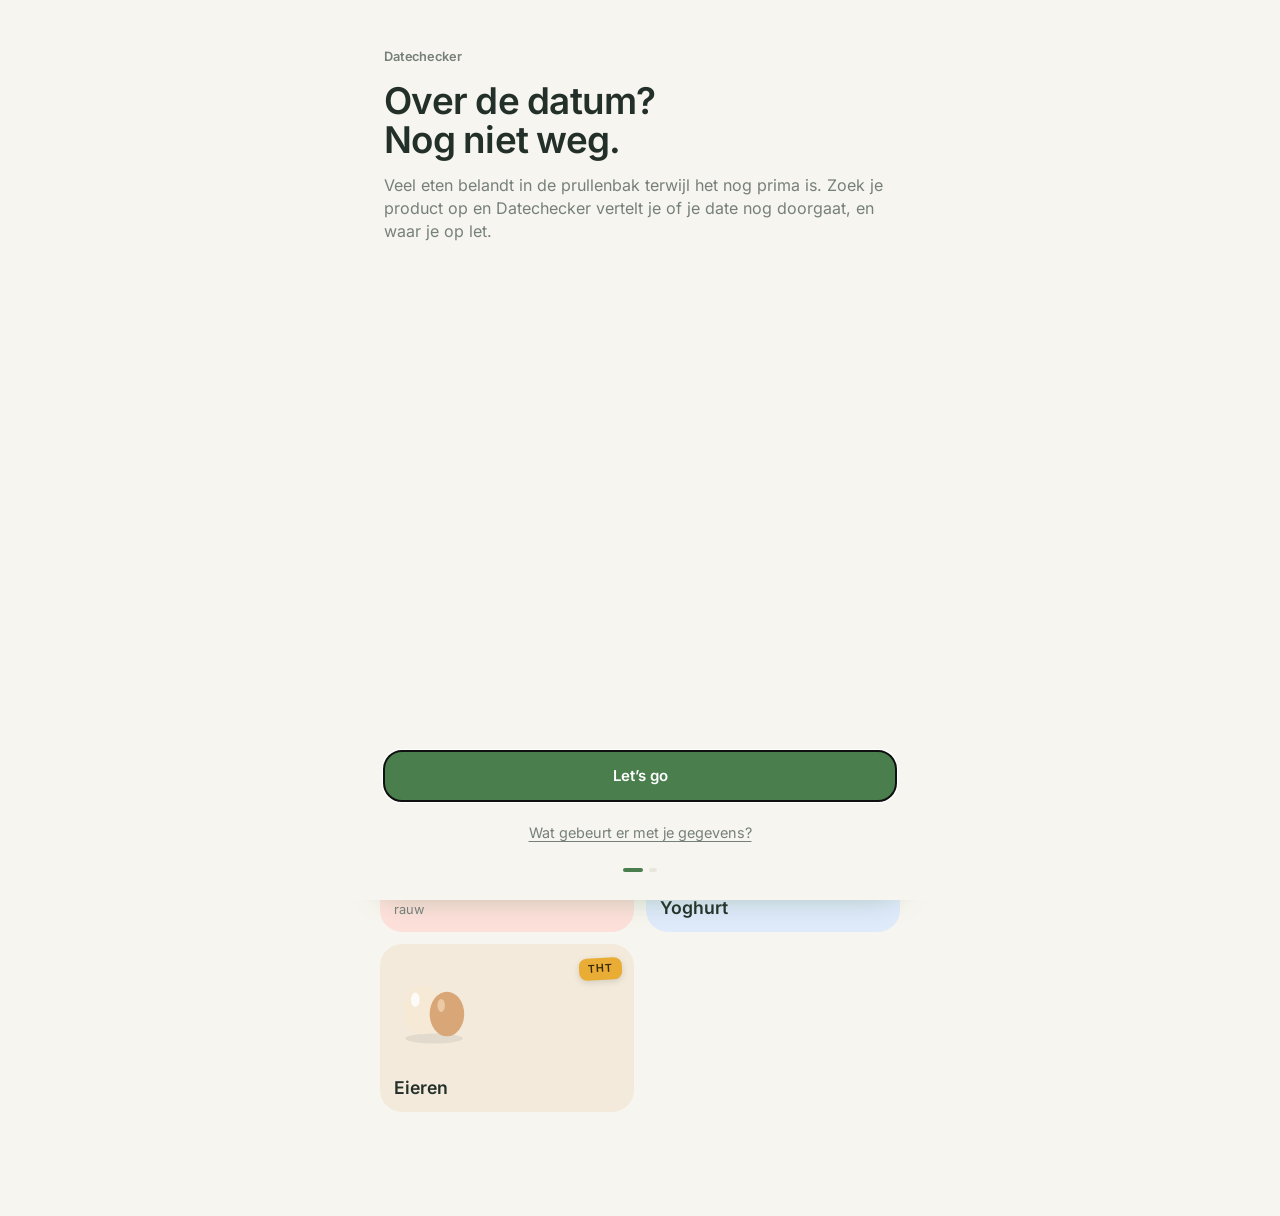
==== index.html @ f1a0da5d "Nieuwe stijl: pastelkaarten, platte iconen per product, categorie-tegels, THT/TGT-uitleg, schermvull" ====
<!doctype html>
<html lang="nl">
<head>
<meta charset="utf-8">
<meta name="viewport" content="width=device-width, initial-scale=1, viewport-fit=cover">
<meta name="color-scheme" content="light">
<meta name="theme-color" content="#f7f5ef">
<title>Datechecker</title>
<!-- Op het beginscherm: eigen icoon, naam en geen adresbalk -->
<link rel="manifest" href="manifest.webmanifest">
<link rel="icon" href="icons/icon-192.png">
<link rel="apple-touch-icon" href="icons/apple-touch-icon.png">
<meta name="apple-mobile-web-app-capable" content="yes">
<meta name="mobile-web-app-capable" content="yes">
<meta name="apple-mobile-web-app-status-bar-style" content="default">
<meta name="apple-mobile-web-app-title" content="Datechecker">
<link rel="stylesheet" href="css/fonts.css">
<link rel="stylesheet" href="css/app.css">
</head>
<body>

<header class="topbar">
  <div class="brand-row">
    <img class="brand-icon" src="icons/icon-192.png" alt="">
    <span class="brand">Datechecker</span>
    <span class="zonde">een app van Zonde.</span>
  </div>
  <h1 id="page-title"></h1>
</header>

<button id="update-banner" class="update-banner hidden">Er is een nieuwe versie van de app. <b>Tik om te verversen</b></button>

<div id="storage-warning" class="warning hidden">
  Deze browser bewaart je gegevens niet. Wat je toevoegt is weg na het sluiten.
</div>

<main>
  <!-- ZOEKEN -->
  <section id="tab-zoeken">
    <label class="search-wrap">
      <svg viewBox="0 0 24 24" aria-hidden="true"><circle cx="11" cy="11" r="6.5" fill="none" stroke="currentColor" stroke-width="2"/><path d="M16 16l4.5 4.5" stroke="currentColor" stroke-width="2" stroke-linecap="round"/></svg>
      <input type="search" id="search" class="search" placeholder="Zoek een product, bv. yoghurt" autocomplete="off" enterkeyhint="search" aria-label="Zoek een product">
    </label>
    <div id="search-results"></div>
  </section>

  <!-- TWEEDE LEVEN (fase 4) -->
  <section id="tab-tweede-leven" class="hidden">
    <div class="empty">
      <h2>Niet je type meer?</h2>
      <p class="muted">Hier komen ideeën voor eten dat niet meer lekker, maar wel nog goed is.</p>
    </div>
  </section>

  <!-- INSTELLINGEN -->
  <section id="tab-instellingen" class="hidden">
    <h2>Back-up</h2>
    <p class="muted small">Op een iPhone wist Safari je gegevens als je de app 7 dagen niet opent, tenzij hij op je beginscherm staat. Een back-up is dus slim. <span id="backup-info"></span></p>
    <button class="settings-row" id="backup-save"><span>Opslaan als bestand</span><span class="muted">›</span></button>
    <button class="settings-row" id="backup-restore"><span>Back-up terugzetten</span><span class="muted">›</span></button>
    <input type="file" id="backup-file" accept="application/json,.json" hidden>

    <h2>Overig</h2>
    <button class="settings-row" id="settings-welcome"><span>Welkomstscherm opnieuw</span><span class="muted">›</span></button>
    <button class="settings-row" data-open-privacy><span>Privacy: wat gebeurt er met je gegevens?</span><span class="muted">›</span></button>
  </section>
</main>

<nav class="tabbar">
  <button data-tab="zoeken" class="on" aria-label="Zoeken">
    <svg viewBox="0 0 24 24" aria-hidden="true"><circle cx="11" cy="11" r="6.5" fill="none" stroke="currentColor" stroke-width="2"/><path d="M16 16l4.5 4.5" stroke="currentColor" stroke-width="2" stroke-linecap="round"/></svg>
    <span>Zoeken</span>
  </button>
  <button data-tab="tweede-leven" aria-label="Tweede leven">
    <svg viewBox="0 0 24 24" aria-hidden="true"><path d="M5 19c0-8 5-13 14-14-1 9-6 14-14 14zM5 19l7-7" fill="none" stroke="currentColor" stroke-width="2" stroke-linecap="round" stroke-linejoin="round"/></svg>
    <span>Tweede leven</span>
  </button>
  <button data-tab="instellingen" aria-label="Instellingen">
    <svg viewBox="0 0 24 24" aria-hidden="true"><path d="M4 7h10M18 7h2M4 17h4M12 17h8" stroke="currentColor" stroke-width="2" stroke-linecap="round"/><circle cx="16" cy="7" r="2" fill="none" stroke="currentColor" stroke-width="2"/><circle cx="10" cy="17" r="2" fill="none" stroke="currentColor" stroke-width="2"/></svg>
    <span>Instellingen</span>
  </button>
</nav>

<dialog id="privacy-sheet" class="sheet">
  <div class="sheet-handle"></div>
  <div class="sheet-body privacy">
    <h2 class="sheet-title">Privacy</h2>
    <p><strong>Kort gezegd: deze app verzamelt niets.</strong> Er is geen account, geen reclame en geen tracking. De maker van de app kan niet zien wat jij erin zet.</p>

    <h3>Wat er op je telefoon blijft</h3>
    <p>Alles wat je in de app zet, en je instellingen. Dat staat alleen in de browser van je eigen telefoon. Verwijder je de app of de websitegegevens, dan is het weg. Daarom kun je een back-up maken; dat bestand bewaar je zelf, waar jij wilt.</p>

    <h3>Diensten die iets zien</h3>
    <p>Zoals elke website ziet de dienst die de app levert je IP-adres:</p>
    <ul>
      <li><b>GitHub Pages</b> levert de app zelf.</li>
    </ul>
    <p>De lettertypes zitten in de app zelf; daarvoor wordt geen andere dienst gebruikt.</p>

    <h3>Alles wissen</h3>
    <p>Verwijder de app van je beginscherm, of wis de websitegegevens in de instellingen van Safari.</p>
    <p class="muted small">Bijgewerkt op 15 oktober 2026.</p>
  </div>
</dialog>

<!-- Welkom (eerste keer) -->
<dialog id="welcome" class="welcome">
  <div class="w-step">
    <span class="brand">Datechecker</span>
    <h2 class="w-title">Over de datum?<br>Nog niet weg.</h2>
    <p>Veel eten belandt in de prullenbak terwijl het nog prima is. Zoek je product op en Datechecker vertelt je of je date nog doorgaat, en waar je op let.</p>
    <button class="btn primary" id="w-start">Let’s go</button>
    <button class="link w-privacy" data-open-privacy>Wat gebeurt er met je gegevens?</button>
  </div>
  <div class="w-step hidden">
    <span class="brand">1 van 1</span>
    <h2 class="w-title" id="w-home-title">Zet de app op je beginscherm</h2>
    <div id="w-homescreen"></div>
    <button class="btn primary" id="w-done">Aan de slag</button>
  </div>
  <div class="w-dots"><span></span><span></span></div>
</dialog>

<!-- Productpagina: schermvullend, met een gekleurd vlak bovenaan -->
<dialog id="product-sheet" class="product-view">
  <div class="hero gingham-soft" id="product-hero">
    <button class="back" id="product-back" aria-label="Terug">
      <svg viewBox="0 0 24 24" width="22" height="22" aria-hidden="true"><path d="M15 5l-7 7 7 7" fill="none" stroke="currentColor" stroke-width="2.4" stroke-linecap="round" stroke-linejoin="round"/></svg>
    </button>
    <div id="product-hero-icon"></div>
  </div>
  <div class="panel product" id="product-body"></div>
</dialog>

<!-- Uitleg THT en TGT -->
<dialog id="info-sheet" class="sheet">
  <div class="sheet-handle"></div>
  <div class="sheet-body info">
    <h2 class="sheet-title">Twee soorten datums</h2>
    <div class="info-card tht">
      <span class="sticker tht">THT</span>
      <h3>Ten minste houdbaar tot</h3>
      <p>Een kwaliteitsdatum. Tot die datum is het op z’n best. Daarna is het vaak nog prima: kijk, ruik en proef. Hier valt de meeste winst te halen.</p>
      <p class="muted small">Bijvoorbeeld: brood, yoghurt, kaas, eieren, pasta, rijst, koekjes.</p>
    </div>
    <div class="info-card tgt">
      <span class="sticker tgt">TGT</span>
      <h3>Te gebruiken tot</h3>
      <p>Een veiligheidsdatum. Na de datum eet je het niet meer, ook als het er goed uitziet. Ziekmakende bacteriën zie of ruik je niet. Wel kun je het vóór de datum invriezen.</p>
      <p class="muted small">Bijvoorbeeld: vers vlees, kip, vis, vleeswaren.</p>
    </div>
    <p class="source">Bron: <a href="https://www.voedingscentrum.nl/encyclopedie/houdbaarheidsdatums-tht-tgt.aspx" target="_blank" rel="noopener">Voedingscentrum</a></p>
  </div>
</dialog>

<div id="toast" class="toast"></div>

<script src="js/db.js"></script>
<script src="js/app.js"></script>
<script src="js/iconen.js"></script>
<script src="js/producten.js"></script>
<script src="js/zoeken.js"></script>
<script src="js/product.js"></script>
<script src="js/onboarding.js"></script>
<script src="js/backup.js"></script>
<script src="js/pwa.js"></script>
</body>
</html>
---- css/fonts.css ----
/* Lettertypes in de app zelf (SIL Open Font License), zodat de app offline werkt en Google niet meekijkt. Alleen de latin-tekens. */
@font-face {
  font-family: 'DM Serif Display';
  font-style: normal;
  font-weight: 400;
  font-display: swap;
  src: url(../fonts/DMSerifDisplay.woff2) format('woff2');
}
@font-face {
  font-family: 'Inter';
  font-style: normal;
  font-weight: 400 600;
  font-display: swap;
  src: url(../fonts/Inter.woff2) format('woff2');
}
---- css/app.css ----
/* Datechecker, een app van Zonde.
   Vrolijk en zacht: pastelkaarten, platte iconen, ronde vormen en een groene onderbalk.
   Knipoog naar de serie: het geruite tafelkleed (achter het icoon op de productpagina) en de supermarktstickers. */
:root {
  --bg: #f7f5ef;
  --card: #ffffff;
  --ink: #23302a;
  --muted: #76807a;
  --line: #e9e6dc;
  --soft: #f0eee6;
  --green: #7cb87e;
  --green-dark: #4a7f4d;
  --green-soft: #e3f1df;
  --tomato: #d9503f;
  --tomato-soft: #fde0da;
  --mustard: #e9ad35;
  --mustard-soft: #fdf0cc;
  --danger: #b8432f;
  --round: ui-rounded, "SF Pro Rounded", "Nunito", Inter, system-ui, -apple-system, "Segoe UI", sans-serif;
  --sans: Inter, system-ui, -apple-system, "Segoe UI", Roboto, sans-serif;
  --radius: 22px;
  --shadow: 0 6px 20px rgba(35, 48, 42, .07);
  --tabbar-h: 64px;
  --safe-b: env(safe-area-inset-bottom, 0px);
}

* { box-sizing: border-box; -webkit-tap-highlight-color: transparent; }
html { background: var(--bg); }
body {
  margin: 0 auto;
  max-width: 560px;
  min-height: 100vh;
  font-family: var(--round);
  font-size: 15px;
  line-height: 1.45;
  background: var(--bg);
  color: var(--ink);
  padding-bottom: calc(var(--tabbar-h) + var(--safe-b) + 40px);
}
button { font: inherit; color: inherit; }
h1, h2, h3 { margin: 0; font-weight: 700; }
h2 { font-size: 1.15rem; }
.hidden { display: none !important; }
.muted { color: var(--muted); }
.small { font-size: .85rem; }
.row { display: flex; gap: 8px; }
.row > .btn { flex: 1; }

/* ---------- Kop ---------- */
.topbar {
  position: relative;
  background: var(--bg);
  padding: calc(env(safe-area-inset-top, 0px) + 12px) 20px 12px;
}
.brand-row { display: flex; align-items: center; gap: 8px; }
.brand-icon { width: 26px; height: 26px; border-radius: 8px; }
.brand { font-weight: 800; font-size: .95rem; letter-spacing: -.01em; }
.zonde { margin-left: auto; font-size: .72rem; color: var(--muted); }
.topbar h1 { font-size: 1.85rem; line-height: 1.12; letter-spacing: -.02em; margin-top: 14px; font-weight: 800; }
.topbar h1 em { font-style: normal; color: var(--tomato); }
main { padding: 0 20px; }

/* ---------- Onderbalk: zwevende groene pil ---------- */
.tabbar {
  position: fixed; z-index: 20;
  left: 16px; right: 16px; bottom: calc(var(--safe-b) + 12px);
  max-width: 528px; margin: 0 auto;
  height: var(--tabbar-h); padding: 8px;
  display: flex; gap: 6px; align-items: center;
  background: var(--green); border-radius: 26px;
  box-shadow: 0 10px 28px rgba(74, 127, 77, .35);
}
.tabbar button {
  flex: 1; height: 100%; border: 0; border-radius: 19px; background: none; cursor: pointer;
  display: flex; align-items: center; justify-content: center; gap: 8px;
  color: #fff; font-weight: 700; font-size: .85rem;
  transition: background-color .2s, color .2s, flex-grow .25s;
}
.tabbar svg { width: 22px; height: 22px; flex: none; }
.tabbar button span { display: none; white-space: nowrap; }
.tabbar button.on { flex: 1.8; background: #fff; color: var(--green-dark); }
.tabbar button.on span { display: inline; }

.warning {
  margin: 0 20px 12px; padding: 10px 12px; border-radius: 14px;
  background: var(--mustard-soft); color: #6b4310; font-size: .9rem;
}

/* ---------- Knoppen en chips ---------- */
.btn {
  display: block; width: 100%;
  min-height: 50px; padding: 12px 18px;
  border: 0; border-radius: 18px;
  background: var(--soft); cursor: pointer; font-weight: 700;
}
.btn.primary { background: var(--green-dark); color: #fff; }
.btn.danger { color: var(--danger); }
.btn.ghost { background: transparent; color: var(--muted); }
.btn.small { width: auto; min-height: 36px; padding: 6px 14px; font-size: .85rem; }
.btn:disabled { opacity: .35; cursor: default; }
.link { border: 0; background: none; padding: 6px 0; cursor: pointer; font-size: .85rem; text-decoration: underline; text-underline-offset: 3px; }

.chips { display: flex; flex-wrap: wrap; gap: 8px; }
.chip {
  flex: none;
  min-height: 40px; padding: 8px 16px;
  border: 0; border-radius: 14px;
  background: var(--soft); cursor: pointer; font-size: .9rem; font-weight: 600; white-space: nowrap;
}
.chip.on { background: var(--green-dark); color: #fff; }
.chip.warn.on { background: var(--tomato); color: #fff; }

.label { font-size: .8rem; font-weight: 700; color: var(--muted); margin: 22px 0 10px; }
.label .muted { font-weight: 500; }

.btn, .chip, .product-card, .cat-tile, .recent-card, .info-banner { transition: transform .12s ease, background-color .15s, color .15s; }
.btn:active, .chip:active, .product-card:active, .cat-tile:active, .recent-card:active, .info-banner:active { transform: scale(.97); }

.empty { text-align: center; padding: 30px 10px; }
.empty h2 { margin-bottom: 6px; }
.empty p { margin: 0 0 20px; }
.empty-icon { width: 84px; height: 84px; }

/* ---------- Supermarktsticker ---------- */
.sticker {
  display: inline-flex; align-items: center;
  padding: 3px 9px; border-radius: 8px;
  font-family: var(--sans); font-size: .68rem; font-weight: 700; letter-spacing: .1em;
  color: #fff; background: var(--ink);
  box-shadow: 0 2px 6px rgba(35, 48, 42, .15);
  transform: rotate(-3deg);
}
.sticker.tht { background: var(--mustard); color: #3a2a08; }
.sticker.tgt { background: var(--tomato); }

/* ---------- Zoeken ---------- */
.search-wrap {
  display: flex; align-items: center; gap: 10px;
  padding: 0 16px; min-height: 54px; margin-top: 4px;
  background: var(--card); border-radius: 18px; box-shadow: var(--shadow);
  color: var(--muted);
}
.search-wrap svg { width: 20px; height: 20px; flex: none; }
.search {
  flex: 1; min-width: 0; height: 54px; border: 0; outline: 0; background: none;
  font: inherit; font-size: 16px; color: var(--ink); /* 16px: geen inzoomen op iPhone */
}
.search::placeholder { color: var(--muted); }
input[type=search]::-webkit-search-decoration { -webkit-appearance: none; }
#search-results { margin-top: 18px; }

.section-head { display: flex; align-items: center; justify-content: space-between; margin: 26px 0 12px; }
.section-head h2 { font-size: 1.1rem; }
.pill-link { border: 0; border-radius: 10px; padding: 6px 12px; background: var(--soft); font-size: .78rem; font-weight: 700; color: var(--muted); cursor: pointer; }

/* Banner bovenaan */
.info-banner {
  display: flex; align-items: center; justify-content: space-between; gap: 12px;
  width: 100%; padding: 18px; border: 0; border-radius: var(--radius); cursor: pointer; text-align: left;
  background: linear-gradient(135deg, #dcefd6, #c6e3c0);
  position: relative; overflow: hidden;
}
.info-text { display: flex; flex-direction: column; gap: 2px; }
.info-text b { font-size: 1.35rem; font-weight: 800; letter-spacing: -.01em; }
.info-text span { font-size: .88rem; color: #3f5a42; }
.info-text .info-link { margin-top: 10px; align-self: flex-start; padding: 6px 12px; border-radius: 10px; background: var(--green-dark); color: #fff; font-weight: 700; font-size: .8rem; }
.info-stickers { display: flex; flex-direction: column; gap: 10px; align-items: center; padding-right: 6px; }
.info-stickers .sticker { font-size: .95rem; padding: 6px 12px; }
.info-stickers .sticker.tgt { transform: rotate(6deg); }

/* Categorie-tegels */
.cat-row { display: grid; grid-template-columns: repeat(4, 1fr); gap: 10px; }
.cat-tile {
  display: flex; flex-direction: column; align-items: center; gap: 6px;
  border: 0; background: none; padding: 0; cursor: pointer; font-size: .8rem; font-weight: 600; color: var(--muted);
}
.cat-icon {
  width: 100%; aspect-ratio: 1; border-radius: 20px; background: var(--kleur);
  display: flex; align-items: center; justify-content: center;
  outline: 2.5px solid transparent; outline-offset: -2.5px; transition: outline-color .15s;
}
.cat-icon svg { width: 76%; height: 76%; }
.cat-tile.on { color: var(--ink); }
.cat-tile.on .cat-icon { outline-color: var(--green-dark); }

/* Onlangs opgezocht: horizontaal scrollen */
.recent-row { display: flex; gap: 10px; overflow-x: auto; margin: 0 -20px; padding: 2px 20px 6px; scrollbar-width: none; }
.recent-row::-webkit-scrollbar { display: none; }
.recent-card {
  flex: none; display: flex; align-items: center; gap: 8px;
  padding: 8px 14px 8px 8px; border: 0; border-radius: 16px; cursor: pointer;
  background: var(--card); box-shadow: var(--shadow); font-weight: 700; font-size: .9rem;
}
.recent-card svg { width: 36px; height: 36px; padding: 4px; border-radius: 11px; background: var(--kleur); }

/* Productkaarten: twee kolommen */
.product-grid { display: grid; grid-template-columns: 1fr 1fr; gap: 12px; }
.product-card {
  position: relative; display: flex; flex-direction: column; align-items: flex-start;
  min-height: 168px; padding: 14px; border: 0; border-radius: var(--radius); cursor: pointer; text-align: left;
  background: var(--kleur);
}
.card-icon { width: 92px; height: 92px; margin: 0 0 auto -6px; }
.product-card .sticker { position: absolute; top: 14px; right: 12px; }
.product-name { font-size: 1.1rem; font-weight: 800; line-height: 1.15; margin-top: 12px; }
.product-sub { font-size: .8rem; color: var(--muted); line-height: 1.25; margin-top: 2px; }

/* ---------- Productpagina ---------- */
dialog.product-view {
  position: fixed; inset: 0; width: 100%; max-width: 560px; height: 100vh; height: 100dvh; max-height: none;
  margin: 0 auto; padding: 0; border: 0; background: var(--bg); color: var(--ink);
  overflow-y: auto; -webkit-overflow-scrolling: touch;
}
dialog.product-view[open] { animation: slideIn .28s cubic-bezier(.2,.7,.2,1); }
dialog.product-view::backdrop { background: var(--bg); }
@keyframes slideIn { from { transform: translateX(30px); opacity: 0; } }
.hero {
  position: relative; height: 290px;
  display: flex; align-items: center; justify-content: center;
  background-color: var(--kleur);
  padding-top: env(safe-area-inset-top, 0px);
}
/* Heel licht geruit tafelkleed over de kleur */
.gingham-soft {
  background-image:
    linear-gradient(90deg, rgba(255,255,255,.35) 50%, transparent 50%),
    linear-gradient(rgba(255,255,255,.35) 50%, transparent 50%);
  background-size: 36px 36px;
}
.back {
  position: absolute; left: 16px; top: calc(env(safe-area-inset-top, 0px) + 14px);
  width: 44px; height: 44px; border: 0; border-radius: 14px; cursor: pointer;
  display: flex; align-items: center; justify-content: center;
  background: rgba(255,255,255,.75); color: var(--ink);
}
.hero-icon { width: 170px; height: 170px; margin-top: 10px; filter: drop-shadow(0 10px 14px rgba(35,48,42,.12)); }
.panel {
  position: relative; margin-top: -30px; min-height: calc(100dvh - 260px);
  padding: 26px 20px calc(36px + var(--safe-b));
  background: var(--card); border-radius: 30px 30px 0 0;
}
.kicker { font-size: .8rem; font-weight: 700; color: var(--muted); }
.product-title { font-size: 1.9rem; line-height: 1.1; letter-spacing: -.02em; margin: 2px 0 14px; font-weight: 800; }
.date-type { display: flex; align-items: flex-start; gap: 12px; padding: 12px 14px; border-radius: 16px; background: var(--soft); }
.date-type .sticker { flex: none; margin-top: 2px; }
.date-type p { margin: 0; font-size: .88rem; }
.product .chip { white-space: normal; text-align: left; max-width: 100%; }
.product h3 { margin: 26px 0 8px; font-size: 1rem; }
.product > p:not(.label) { margin: 0; }

/* Datum invullen */
.date-row { display: flex; gap: 8px; align-items: stretch; }
.date-input {
  flex: 1; min-width: 0; min-height: 50px; padding: 10px 14px;
  border: 2px solid var(--line); border-radius: 16px;
  background: var(--card); color: var(--ink); font: inherit; font-size: 16px; font-weight: 600;
  -webkit-appearance: none; appearance: none; text-align: left;
}
.date-input:focus { border-color: var(--green); outline: 0; }
.date-input::-webkit-date-and-time-value { text-align: left; }
.date-row .chip { min-height: 50px; }
.date-feedback { margin: 8px 2px 0 !important; min-height: 1.2em; font-weight: 700; font-size: .92rem; }

/* De drie uitkomsten */
.verdict {
  display: flex; align-items: center; gap: 14px;
  margin-top: 22px; padding: 16px; border-radius: var(--radius);
  animation: pop .35s cubic-bezier(.2,.9,.3,1.3) both;
}
.verdict-icon { flex: none; width: 58px; height: 58px; }
.verdict strong { display: block; font-size: 1.45rem; line-height: 1.1; font-weight: 800; letter-spacing: -.01em; }
.verdict p { margin: 4px 0 0; font-size: .9rem; }
.verdict.match { background: var(--green-soft); }
.verdict.twijfel { background: var(--mustard-soft); }
.verdict.ghost { background: var(--tomato-soft); }
.verdict.leeg { background: none; border: 2px dashed var(--line); color: var(--muted); animation: none; }
.verdict.leeg p { margin: 0; }
@keyframes pop { from { opacity: 0; transform: scale(.94); } }
.rule { margin: 8px 4px 0 !important; font-size: .88rem; color: var(--muted); }

/* Inklapbare blokken */
.fold { border-radius: 18px; background: var(--soft); margin-top: 10px; }
.fold:first-of-type { margin-top: 24px; }
.fold summary {
  list-style: none; cursor: pointer; padding: 15px 16px; font-weight: 700;
  display: flex; justify-content: space-between; align-items: center;
}
.fold summary::-webkit-details-marker { display: none; }
.fold summary::after {
  content: "+"; width: 26px; height: 26px; border-radius: 9px; background: var(--card);
  display: flex; align-items: center; justify-content: center; font-size: 1.1rem; color: var(--muted);
}
.fold[open] summary::after { content: "–"; }
.fold > :not(summary) { margin: 0 16px 16px; }
.checks, .ideas { padding-left: 20px; display: grid; gap: 8px; font-size: .93rem; }
.ideas li::marker { color: var(--green); }
.checks li::marker { color: var(--mustard); }

.disclaimer { margin-top: 24px !important; padding: 12px 14px; border-radius: 16px; background: var(--mustard-soft); font-size: .84rem; }
.source { margin-top: 12px !important; font-size: .76rem; color: var(--muted); }
.source a { color: inherit; }

/* ---------- Sheets (schuiven van onderen omhoog) ---------- */
dialog.sheet {
  position: fixed; inset: auto 0 0 0;
  width: 100%; max-width: 560px; max-height: 92vh; max-height: 92dvh;
  margin: 0 auto; padding: 0; border: 0;
  border-radius: 28px 28px 0 0;
  background: var(--card); color: var(--ink);
  display: none; flex-direction: column;
}
dialog.sheet:focus { outline: none; }
dialog.sheet[open] { display: flex; animation: up .22s ease-out; }
dialog.sheet::backdrop { background: rgba(35, 48, 42, .4); }
@keyframes up { from { transform: translateY(40px); opacity: 0; } }
/* Greep: een brede strook bovenaan om aan te slepen; het streepje is alleen de zichtbare hint. */
.sheet-handle {
  flex: none; width: 100%; height: 30px; cursor: grab;
  touch-action: none; display: flex; align-items: center; justify-content: center;
}
.sheet-handle::before { content: ""; width: 44px; height: 5px; border-radius: 3px; background: var(--line); }
.sheet-handle:active::before { background: var(--muted); }
/* flex-basis "auto" (niet 0): Safari op de iPhone liet het scherm anders inklappen tot een strookje. */
.sheet-body { overflow-y: auto; padding: 6px 20px calc(24px + var(--safe-b)); flex: 1 1 auto; min-height: 0; -webkit-overflow-scrolling: touch; }
.sheet-title { font-size: 1.6rem; font-weight: 800; letter-spacing: -.02em; margin-bottom: 14px; }

/* Uitleg THT/TGT */
.info-card { position: relative; padding: 18px 16px 14px; border-radius: var(--radius); margin-bottom: 12px; }
.info-card.tht { background: var(--mustard-soft); }
.info-card.tgt { background: var(--tomato-soft); }
.info-card .sticker { position: absolute; top: 16px; right: 14px; }
.info-card h3 { font-size: 1.15rem; margin-bottom: 6px; padding-right: 60px; }
.info-card p { margin: 0 0 6px; font-size: .92rem; }

/* ---------- Welkom ---------- */
dialog.welcome {
  position: fixed; inset: 0; width: 100%; max-width: 560px; height: 100vh; height: 100dvh; max-height: none;
  margin: 0 auto; padding: calc(env(safe-area-inset-top, 0px) + 48px) 24px calc(var(--safe-b) + 28px);
  border: 0; background: var(--bg); color: var(--ink);
  display: none; flex-direction: column;
}
dialog.welcome[open] { display: flex; }
dialog.welcome::backdrop { background: var(--bg); }
.w-step { flex: 1; display: flex; flex-direction: column; gap: 14px; }
.w-step .brand { color: var(--muted); font-size: .8rem; }
.w-step .btn:first-of-type { margin-top: auto; }
.w-title { font-size: 2.3rem; line-height: 1.08; letter-spacing: -.02em; font-weight: 800; }
.w-step p { margin: 0; color: var(--muted); font-size: 1rem; }
.w-step p.w-callout { color: var(--ink); background: var(--soft); border-radius: 16px; padding: 12px 14px; font-size: .95rem; }
.w-dots { display: flex; justify-content: center; gap: 6px; margin-top: 18px; }
.w-dots span { width: 8px; height: 4px; border-radius: 2px; background: var(--line); }
.w-dots span.on { width: 20px; background: var(--green-dark); }
.w-privacy { align-self: center; margin-top: 2px; font-size: .9rem; color: var(--muted); }

/* Beginscherm-stap */
.hs-steps { margin: 0; padding-left: 22px; display: flex; flex-direction: column; gap: 10px; font-size: 1.02rem; }
.hs-steps li::marker { font-weight: 700; }
.share-icon {
  display: inline-block; width: 15px; height: 18px; vertical-align: -3px; margin-left: 2px;
  background: url("data:image/svg+xml,%3Csvg xmlns='http://www.w3.org/2000/svg' viewBox='0 0 15 18'%3E%3Cpath d='M7.5 1v11M3.5 5l4-4 4 4M2.5 8H1v9h13V8h-1.5' fill='none' stroke='%2323302a' stroke-width='1.4' stroke-linecap='round' stroke-linejoin='round'/%3E%3C/svg%3E") no-repeat center / contain;
}
#w-homescreen { display: flex; flex-direction: column; gap: 14px; }

/* ---------- Instellingen ---------- */
#tab-instellingen h2 { margin: 22px 0 6px; }
#tab-instellingen h2:first-child { margin-top: 4px; }
.settings-row {
  display: flex; justify-content: space-between; align-items: center; width: 100%;
  min-height: 52px; padding: 10px 16px; margin-top: 8px; cursor: pointer; text-align: left;
  background: var(--card); border: 0; border-radius: 16px; box-shadow: var(--shadow); font-weight: 600;
}

/* Privacy */
.privacy h3 { margin: 18px 0 6px; font-size: 1rem; }
.privacy p, .privacy li { font-size: .95rem; line-height: 1.45; }
.privacy ul { margin: 6px 0; padding-left: 20px; }

/* ---------- Meldingen ---------- */
.toast {
  position: fixed; left: 50%; z-index: 100;
  bottom: calc(var(--tabbar-h) + var(--safe-b) + 40px);
  transform: translate(-50%, 20px); opacity: 0; pointer-events: none;
  background: var(--ink); color: #fff;
  padding: 10px 18px; border-radius: 14px; font-size: .88rem; font-weight: 600;
  transition: opacity .2s, transform .2s; white-space: nowrap;
}
.toast.show { opacity: 1; transform: translate(-50%, 0); }

/* Nieuwe versie */
.update-banner {
  position: fixed; z-index: 50; inset: auto; left: 12px; right: 12px; top: calc(env(safe-area-inset-top, 0px) + 8px);
  width: auto; height: auto; max-width: 536px; margin: 0 auto; padding: 12px 16px; border: 0; border-radius: 16px;
  background: var(--green-dark); color: #fff; font: inherit; font-size: .92rem; text-align: left;
  box-shadow: 0 6px 20px rgba(0,0,0,.2); cursor: pointer;
}
.update-banner b { display: block; margin-top: 2px; text-decoration: underline; }

@media (prefers-reduced-motion: reduce) {
  *, *::before, *::after { animation: none !important; transition: none !important; }
}
.product-sub-title { margin: -10px 0 14px !important; font-size: 1rem; color: var(--muted); font-weight: 600; }
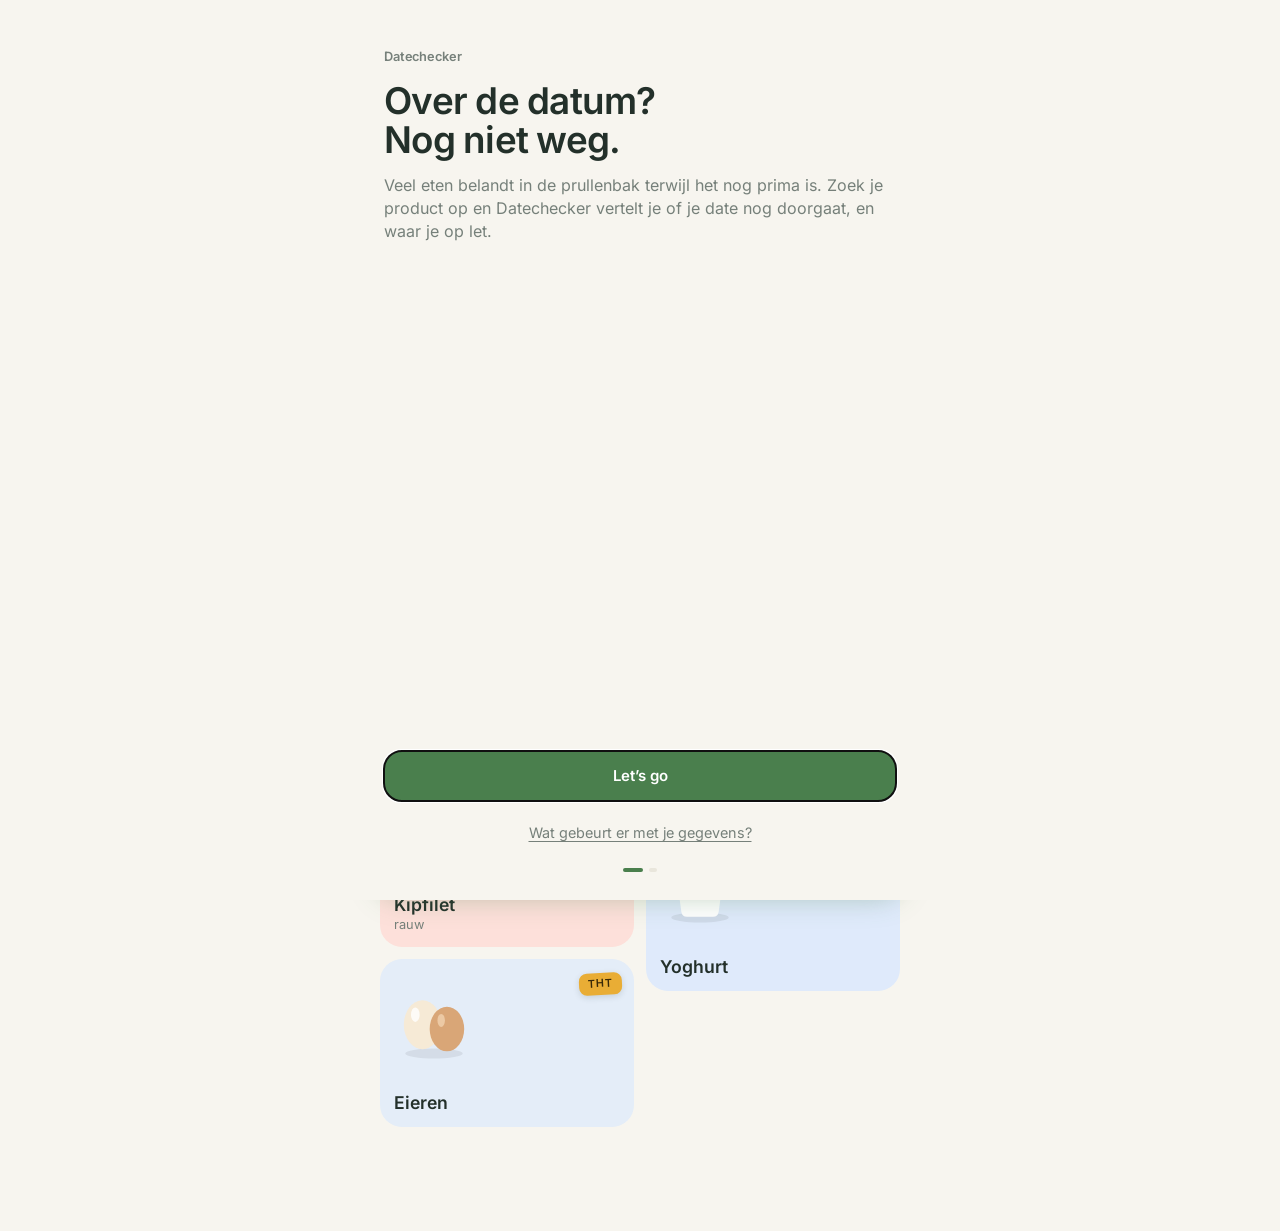
==== commit c112b589: "Productkaarten om en om, nieuwe pagina Dating tips (18 tips in 6 onderwerpen, met bron) Co-Authored-" ====
--- a/index.html
+++ b/index.html
@@ -44,6 +44,12 @@
     <div id="search-results"></div>
   </section>
 
+  <!-- DATING TIPS -->
+  <section id="tab-tips" class="hidden">
+    <p class="tab-intro">Zo blijft je eten langer goed, en hoef je minder vaak te ghosten.</p>
+    <div id="tips-body"></div>
+  </section>
+
   <!-- TWEEDE LEVEN (fase 4) -->
   <section id="tab-tweede-leven" class="hidden">
     <div class="empty">
@@ -70,6 +76,10 @@
   <button data-tab="zoeken" class="on" aria-label="Zoeken">
     <svg viewBox="0 0 24 24" aria-hidden="true"><circle cx="11" cy="11" r="6.5" fill="none" stroke="currentColor" stroke-width="2"/><path d="M16 16l4.5 4.5" stroke="currentColor" stroke-width="2" stroke-linecap="round"/></svg>
     <span>Zoeken</span>
+  </button>
+  <button data-tab="tips" aria-label="Dating tips">
+    <svg viewBox="0 0 24 24" aria-hidden="true"><path d="M9 18h6M10 21h4M12 3a6 6 0 0 0-3.5 10.9c.6.4 1 1.1 1 1.8V16h5v-.3c0-.7.4-1.4 1-1.8A6 6 0 0 0 12 3z" fill="none" stroke="currentColor" stroke-width="2" stroke-linecap="round" stroke-linejoin="round"/></svg>
+    <span>Tips</span>
   </button>
   <button data-tab="tweede-leven" aria-label="Tweede leven">
     <svg viewBox="0 0 24 24" aria-hidden="true"><path d="M5 19c0-8 5-13 14-14-1 9-6 14-14 14zM5 19l7-7" fill="none" stroke="currentColor" stroke-width="2" stroke-linecap="round" stroke-linejoin="round"/></svg>
@@ -161,6 +171,7 @@
 <script src="js/producten.js"></script>
 <script src="js/zoeken.js"></script>
 <script src="js/product.js"></script>
+<script src="js/tips.js"></script>
 <script src="js/onboarding.js"></script>
 <script src="js/backup.js"></script>
 <script src="js/pwa.js"></script>
--- a/css/app.css
+++ b/css/app.css
@@ -194,7 +194,11 @@
 .recent-card svg { width: 36px; height: 36px; padding: 4px; border-radius: 11px; background: var(--kleur); }
 
 /* Productkaarten: twee kolommen */
-.product-grid { display: grid; grid-template-columns: 1fr 1fr; gap: 12px; }
+.product-grid { display: grid; grid-template-columns: 1fr 1fr; gap: 12px; align-items: start; }
+.grid-col { display: flex; flex-direction: column; gap: 12px; }
+.grid-col:nth-child(2) { margin-top: 44px; }
+/* Net niet even hoog, voor het speelse om-en-om-effect */
+.grid-col:nth-child(1) .product-card:nth-child(even), .grid-col:nth-child(2) .product-card:nth-child(odd) { min-height: 188px; }
 .product-card {
   position: relative; display: flex; flex-direction: column; align-items: flex-start;
   min-height: 168px; padding: 14px; border: 0; border-radius: var(--radius); cursor: pointer; text-align: left;
@@ -399,3 +403,19 @@
   *, *::before, *::after { animation: none !important; transition: none !important; }
 }
 .product-sub-title { margin: -10px 0 14px !important; font-size: 1rem; color: var(--muted); font-weight: 600; }
+
+/* ---------- Dating tips ---------- */
+.tab-intro { margin: 0 0 16px; color: var(--muted); font-size: .95rem; }
+.tip-filter { margin: 18px -20px 14px; padding: 0 20px; }
+.chips.scroll-x { flex-wrap: nowrap; overflow-x: auto; scrollbar-width: none; }
+.chips.scroll-x::-webkit-scrollbar { display: none; }
+.tip-list { display: grid; gap: 12px; }
+.tip-card { padding: 16px 18px; border-radius: var(--radius); background: var(--kleur); }
+.tip-card.featured { padding: 20px; box-shadow: var(--shadow); }
+.tip-card.featured h3 { font-size: 1.35rem; }
+.tip-head { display: flex; align-items: center; gap: 8px; margin-bottom: 8px; }
+.tip-icon { width: 34px; height: 34px; padding: 3px; border-radius: 11px; background: rgba(255,255,255,.7); }
+.tip-cat { font-size: .78rem; font-weight: 700; color: var(--muted); }
+.tip-card h3 { font-size: 1.12rem; font-weight: 800; letter-spacing: -.01em; margin-bottom: 4px; }
+.tip-card p { margin: 0; font-size: .93rem; }
+.tip-source { display: inline-block; margin-top: 8px; font-size: .74rem; color: var(--muted); }
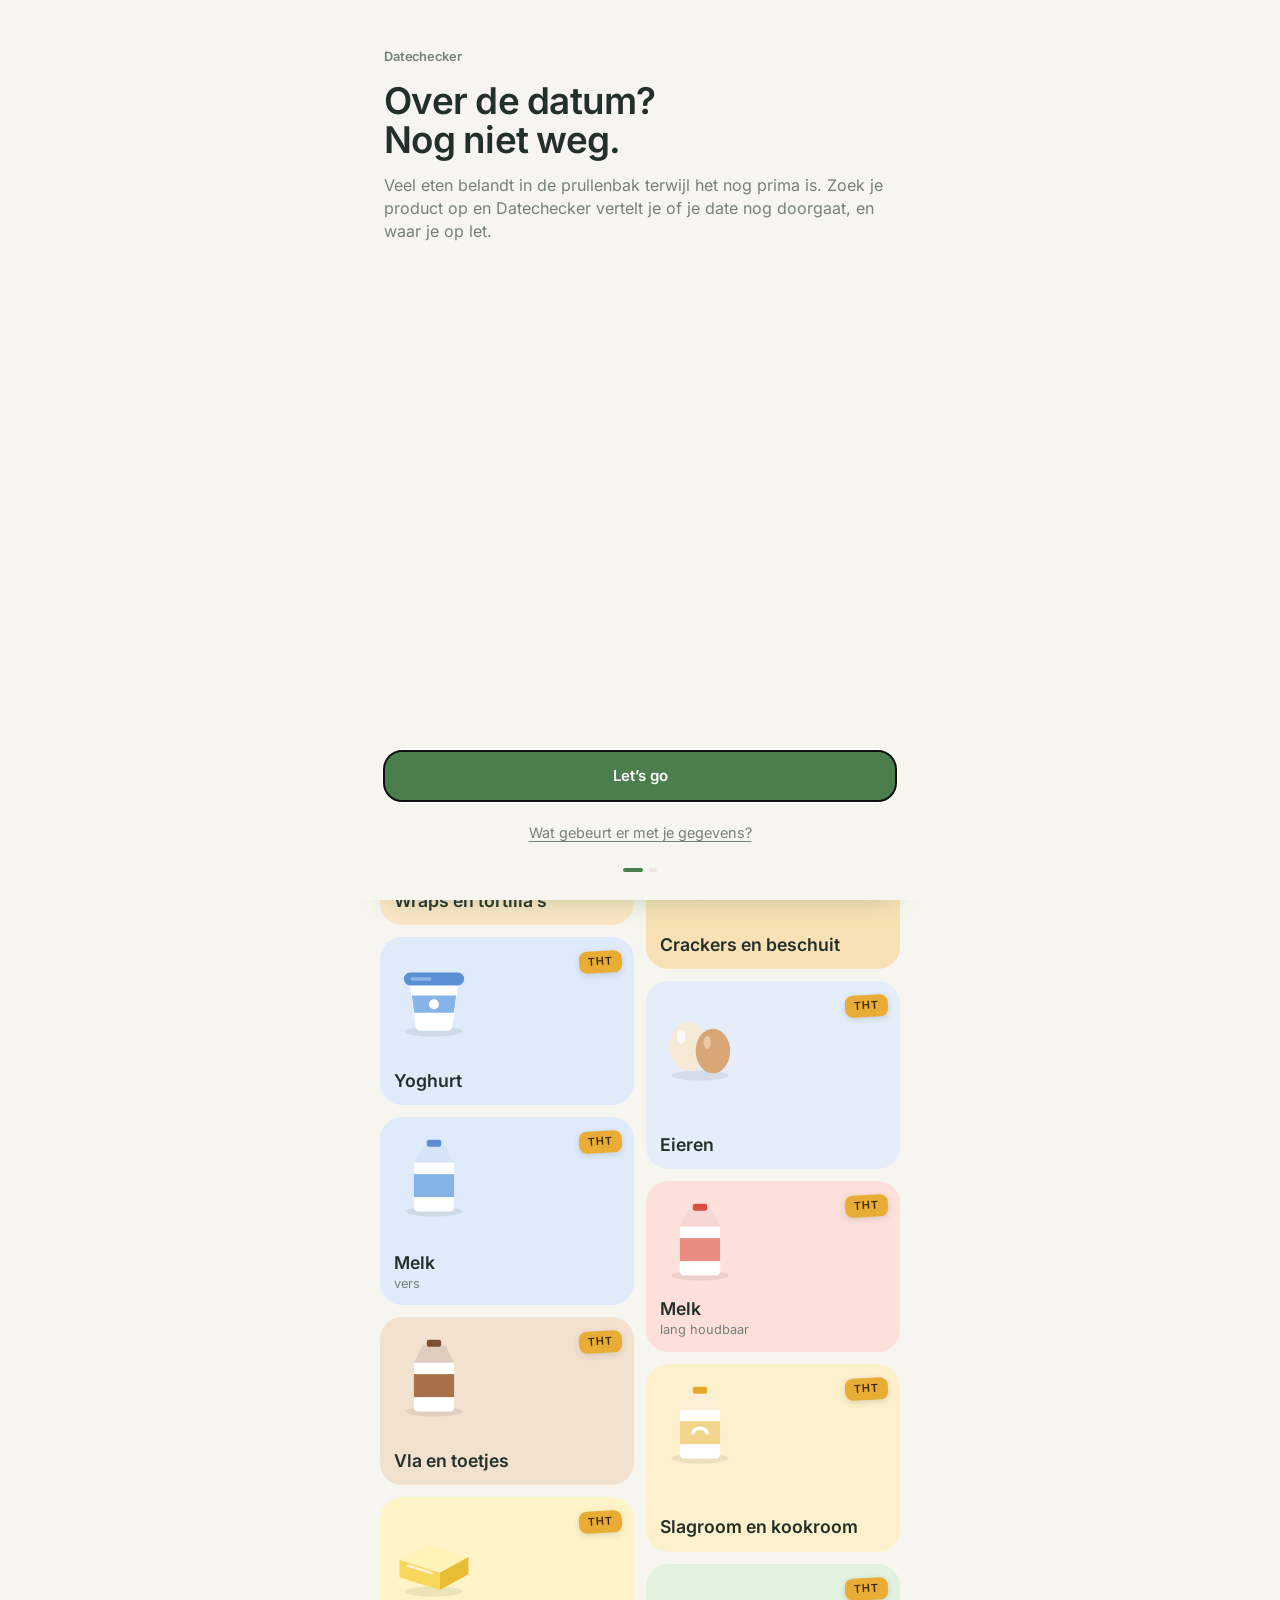
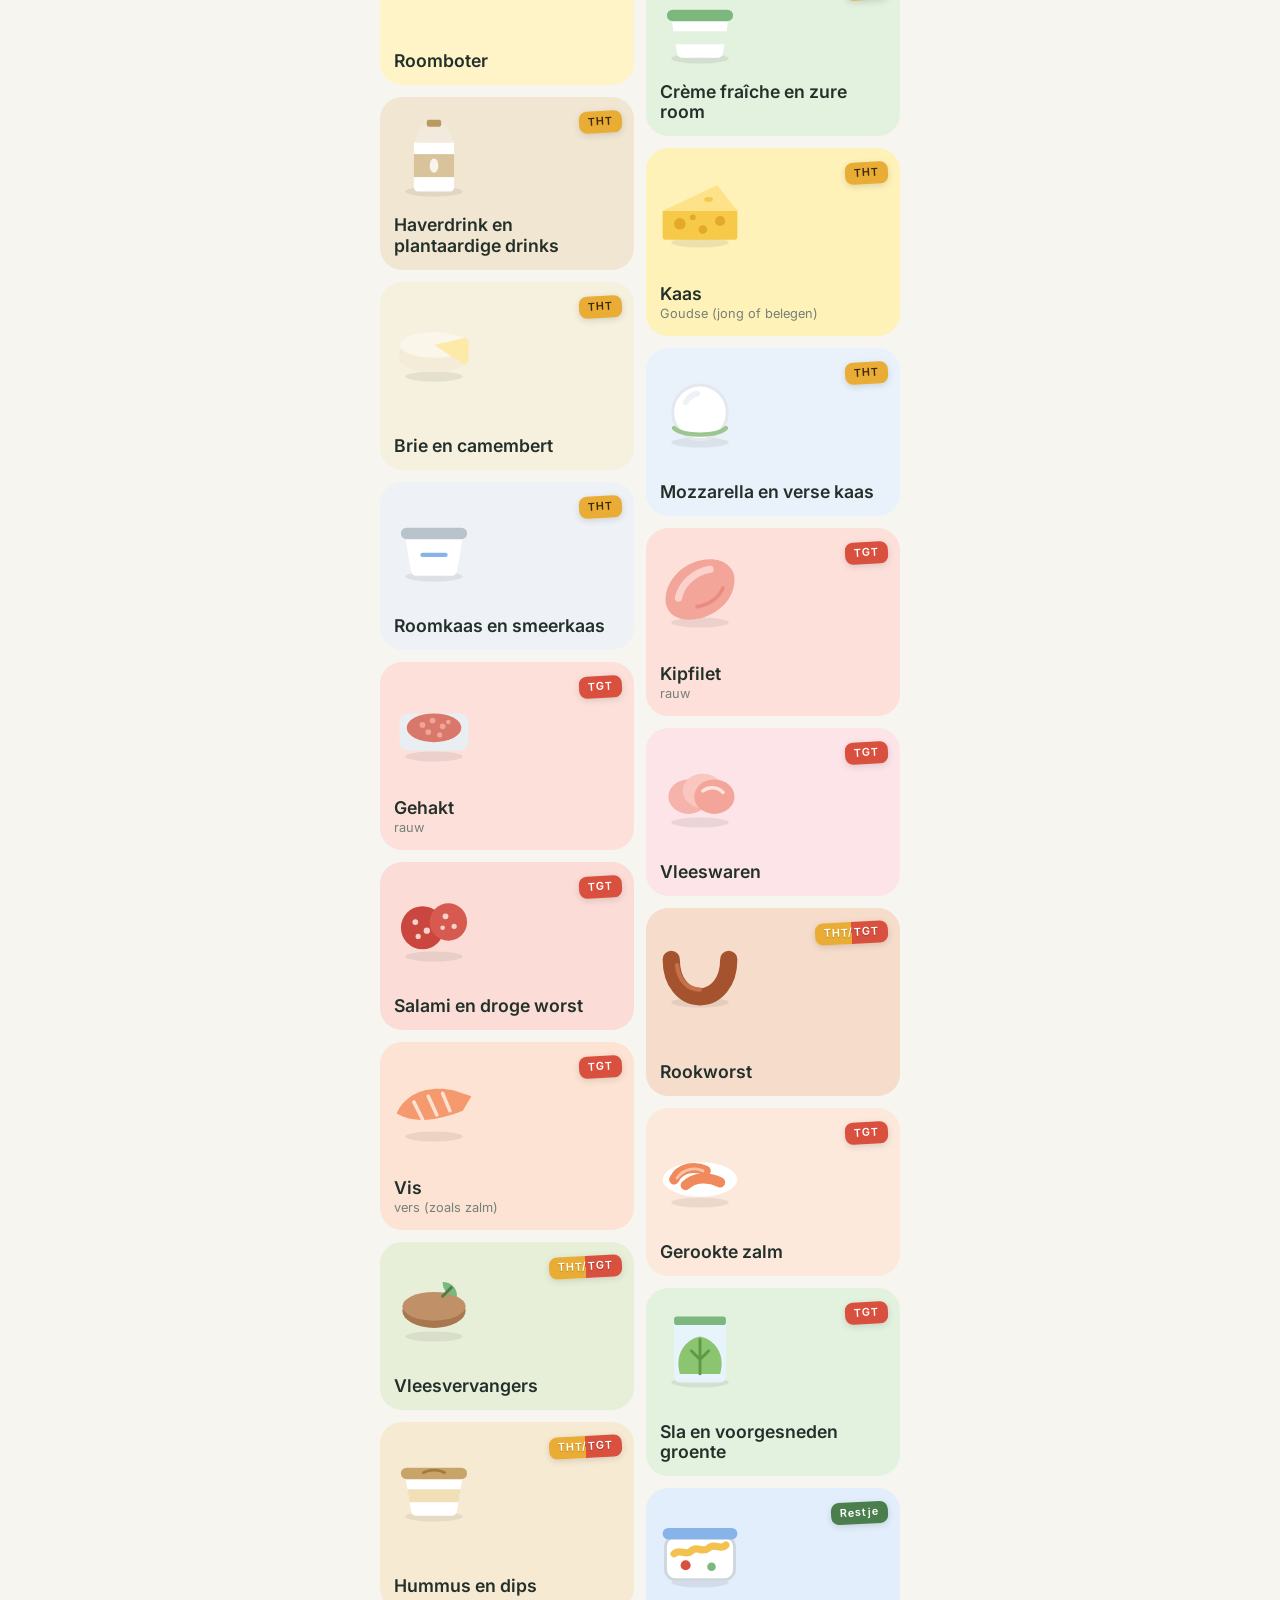
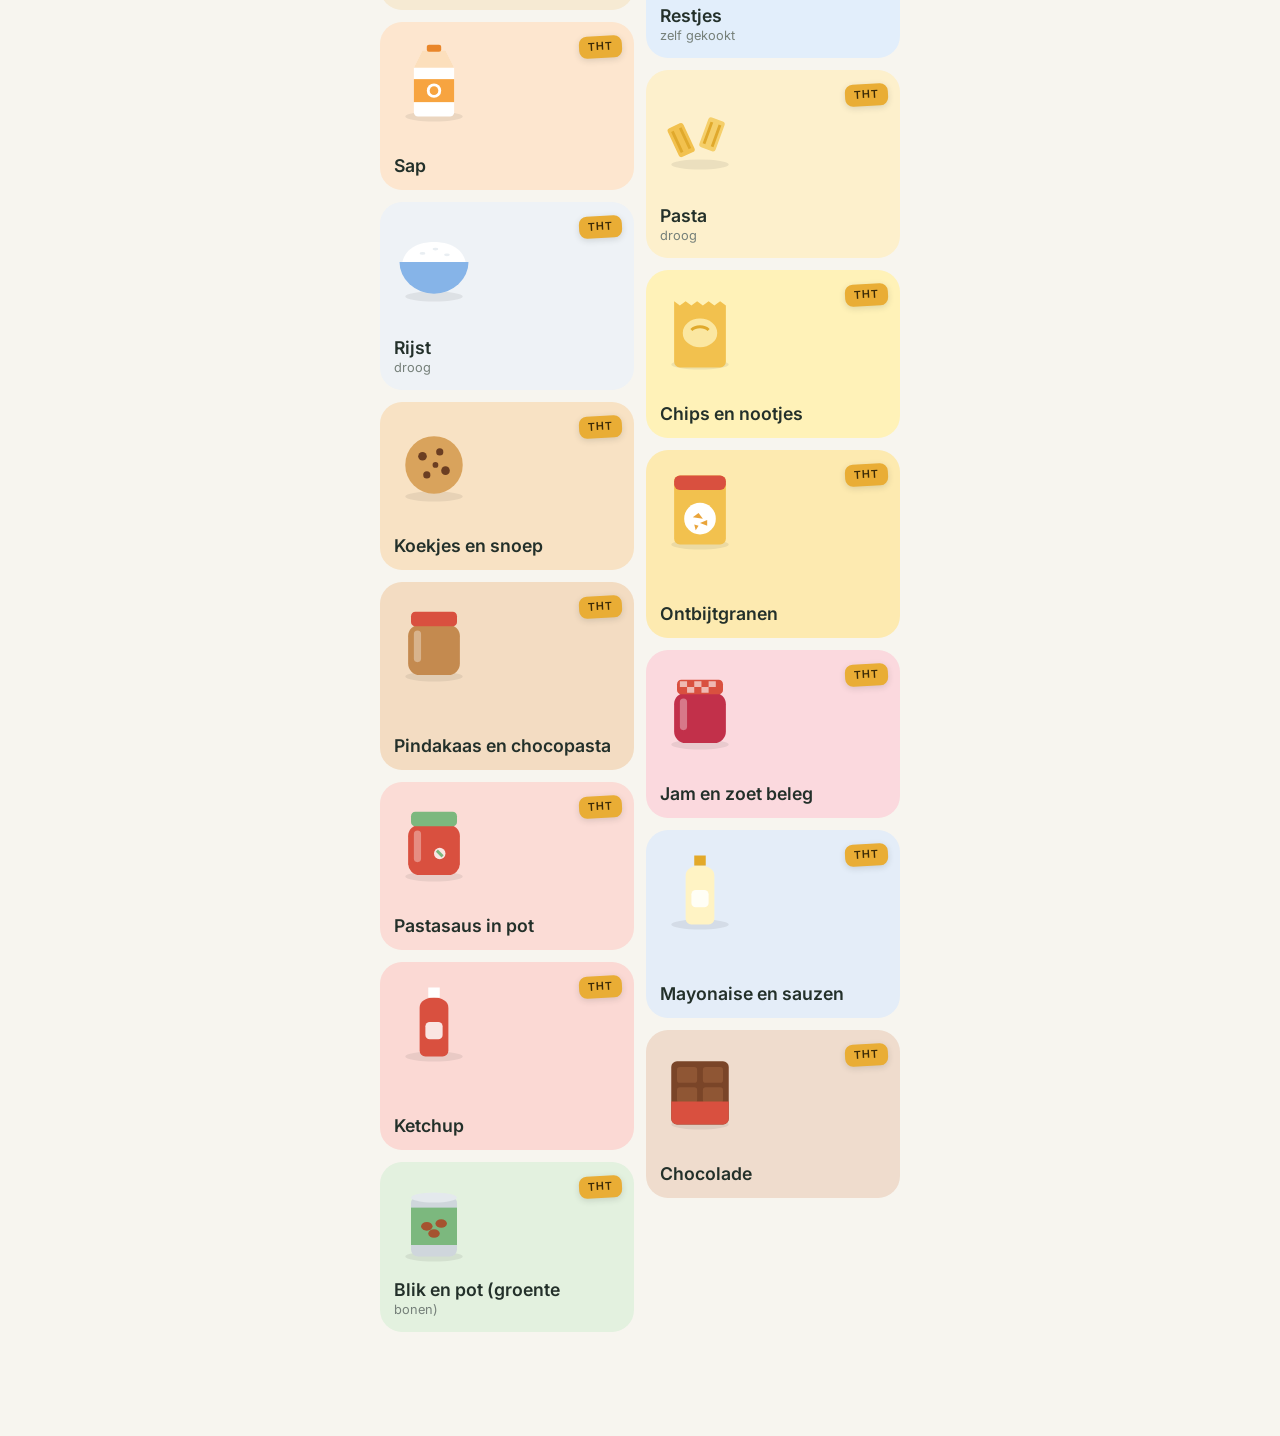
==== commit 2ff340ab: "Tab Tweede leven: 8 recepten met stappen, ideeën per product, receptknoppen op de productpagina Co-A" ====
--- a/index.html
+++ b/index.html
@@ -52,10 +52,8 @@
 
   <!-- TWEEDE LEVEN (fase 4) -->
   <section id="tab-tweede-leven" class="hidden">
-    <div class="empty">
-      <h2>Niet je type meer?</h2>
-      <p class="muted">Hier komen ideeën voor eten dat niet meer lekker, maar wel nog goed is.</p>
-    </div>
+    <p class="tab-intro">Niet meer lekker, wel nog goed? Geef het een tweede kans.</p>
+    <div id="tl-body"></div>
   </section>
 
   <!-- INSTELLINGEN -->
@@ -142,6 +140,12 @@
   <div class="panel product" id="product-body"></div>
 </dialog>
 
+<!-- Recept -->
+<dialog id="recept-sheet" class="sheet">
+  <div class="sheet-handle"></div>
+  <div class="sheet-body recipe" id="recept-body"></div>
+</dialog>
+
 <!-- Uitleg THT en TGT -->
 <dialog id="info-sheet" class="sheet">
   <div class="sheet-handle"></div>
@@ -172,6 +176,7 @@
 <script src="js/zoeken.js"></script>
 <script src="js/product.js"></script>
 <script src="js/tips.js"></script>
+<script src="js/tweedeleven.js"></script>
 <script src="js/onboarding.js"></script>
 <script src="js/backup.js"></script>
 <script src="js/pwa.js"></script>
--- a/css/app.css
+++ b/css/app.css
@@ -132,6 +132,8 @@
 }
 .sticker.tht { background: var(--mustard); color: #3a2a08; }
 .sticker.tgt { background: var(--tomato); }
+.sticker.kies { background: linear-gradient(90deg, var(--mustard) 50%, var(--tomato) 50%); color: #fff; text-shadow: 0 1px 1px rgba(0,0,0,.25); }
+.sticker.zelf { background: var(--green-dark); }
 
 /* ---------- Zoeken ---------- */
 .search-wrap {
@@ -169,7 +171,9 @@
 .info-stickers .sticker.tgt { transform: rotate(6deg); }
 
 /* Categorie-tegels */
-.cat-row { display: grid; grid-template-columns: repeat(4, 1fr); gap: 10px; }
+.cat-row { display: flex; gap: 10px; overflow-x: auto; margin: 0 -20px; padding: 0 20px 4px; scrollbar-width: none; }
+.cat-row::-webkit-scrollbar { display: none; }
+.cat-row .cat-tile { flex: none; width: 78px; }
 .cat-tile {
   display: flex; flex-direction: column; align-items: center; gap: 6px;
   border: 0; background: none; padding: 0; cursor: pointer; font-size: .8rem; font-weight: 600; color: var(--muted);
@@ -419,3 +423,50 @@
 .tip-card h3 { font-size: 1.12rem; font-weight: 800; letter-spacing: -.01em; margin-bottom: 4px; }
 .tip-card p { margin: 0; font-size: .93rem; }
 .tip-source { display: inline-block; margin-top: 8px; font-size: .74rem; color: var(--muted); }
+
+/* ---------- Tweede leven ---------- */
+.tl-note { display: flex; gap: 12px; align-items: center; padding: 14px 16px; border-radius: var(--radius); background: var(--green-soft); }
+.tl-note-icon { flex: none; width: 40px; height: 40px; }
+.tl-note p { margin: 0; font-size: .88rem; }
+
+.recipe-row { display: flex; gap: 12px; overflow-x: auto; margin: 0 -20px; padding: 2px 20px 8px; scrollbar-width: none; scroll-snap-type: x mandatory; scroll-padding: 0 20px; }
+.recipe-row::-webkit-scrollbar { display: none; }
+.recipe-card {
+  position: relative; flex: none; width: 150px; min-height: 190px; scroll-snap-align: start;
+  display: flex; flex-direction: column; align-items: flex-start; text-align: left;
+  padding: 14px; border: 0; border-radius: var(--radius); background: var(--kleur); cursor: pointer;
+}
+.recipe-icon { width: 70px; height: 70px; margin: 2px 0 auto -4px; }
+.recipe-time { position: absolute; top: 14px; right: 12px; padding: 3px 8px; border-radius: 8px; background: rgba(255,255,255,.75); font-size: .72rem; font-weight: 700; }
+.recipe-title { font-size: 1.05rem; font-weight: 800; line-height: 1.15; margin-top: 10px; }
+.recipe-saves { font-size: .76rem; color: var(--muted); margin-top: 2px; }
+.recipe-card:active { transform: scale(.97); }
+
+.idea-list { display: grid; gap: 12px; }
+.idea-card { padding: 12px; border-radius: var(--radius); background: var(--card); box-shadow: var(--shadow); }
+.idea-head {
+  display: flex; align-items: center; gap: 12px; width: 100%; padding: 0; border: 0; background: none;
+  text-align: left; cursor: pointer;
+}
+.idea-icon { flex: none; width: 52px; height: 52px; padding: 5px; border-radius: 16px; background: var(--kleur); }
+.idea-head b { display: block; font-size: 1.05rem; }
+.idea-head small { color: var(--muted); font-size: .78rem; }
+.idea-card .ideas { margin: 10px 4px 0; }
+.recipe-links { display: flex; flex-wrap: wrap; gap: 6px; margin-top: 10px; }
+.recipe-link { background: var(--green-soft); color: var(--green-dark); }
+.fold .recipe-links { margin: 0 16px 16px; }
+
+/* Receptscherm */
+.recipe-hero { height: 150px; margin: 0 0 14px; border-radius: var(--radius); background: var(--kleur); display: flex; align-items: center; justify-content: center; }
+.recipe-hero-icon { width: 120px; height: 120px; }
+.recipe .sheet-title { margin: 2px 0 8px; }
+.recipe > p { margin: 0; }
+.recipe h3 { margin: 22px 0 8px; font-size: 1rem; }
+.steps { margin: 0; padding-left: 0; list-style: none; counter-reset: stap; display: grid; gap: 10px; }
+.steps li { counter-increment: stap; display: flex; gap: 12px; align-items: flex-start; font-size: .93rem; }
+.steps li::before {
+  content: counter(stap); flex: none; width: 26px; height: 26px; border-radius: 9px;
+  display: flex; align-items: center; justify-content: center;
+  background: var(--green-dark); color: #fff; font-weight: 800; font-size: .8rem;
+}
+.saved-row { margin-top: 0; }
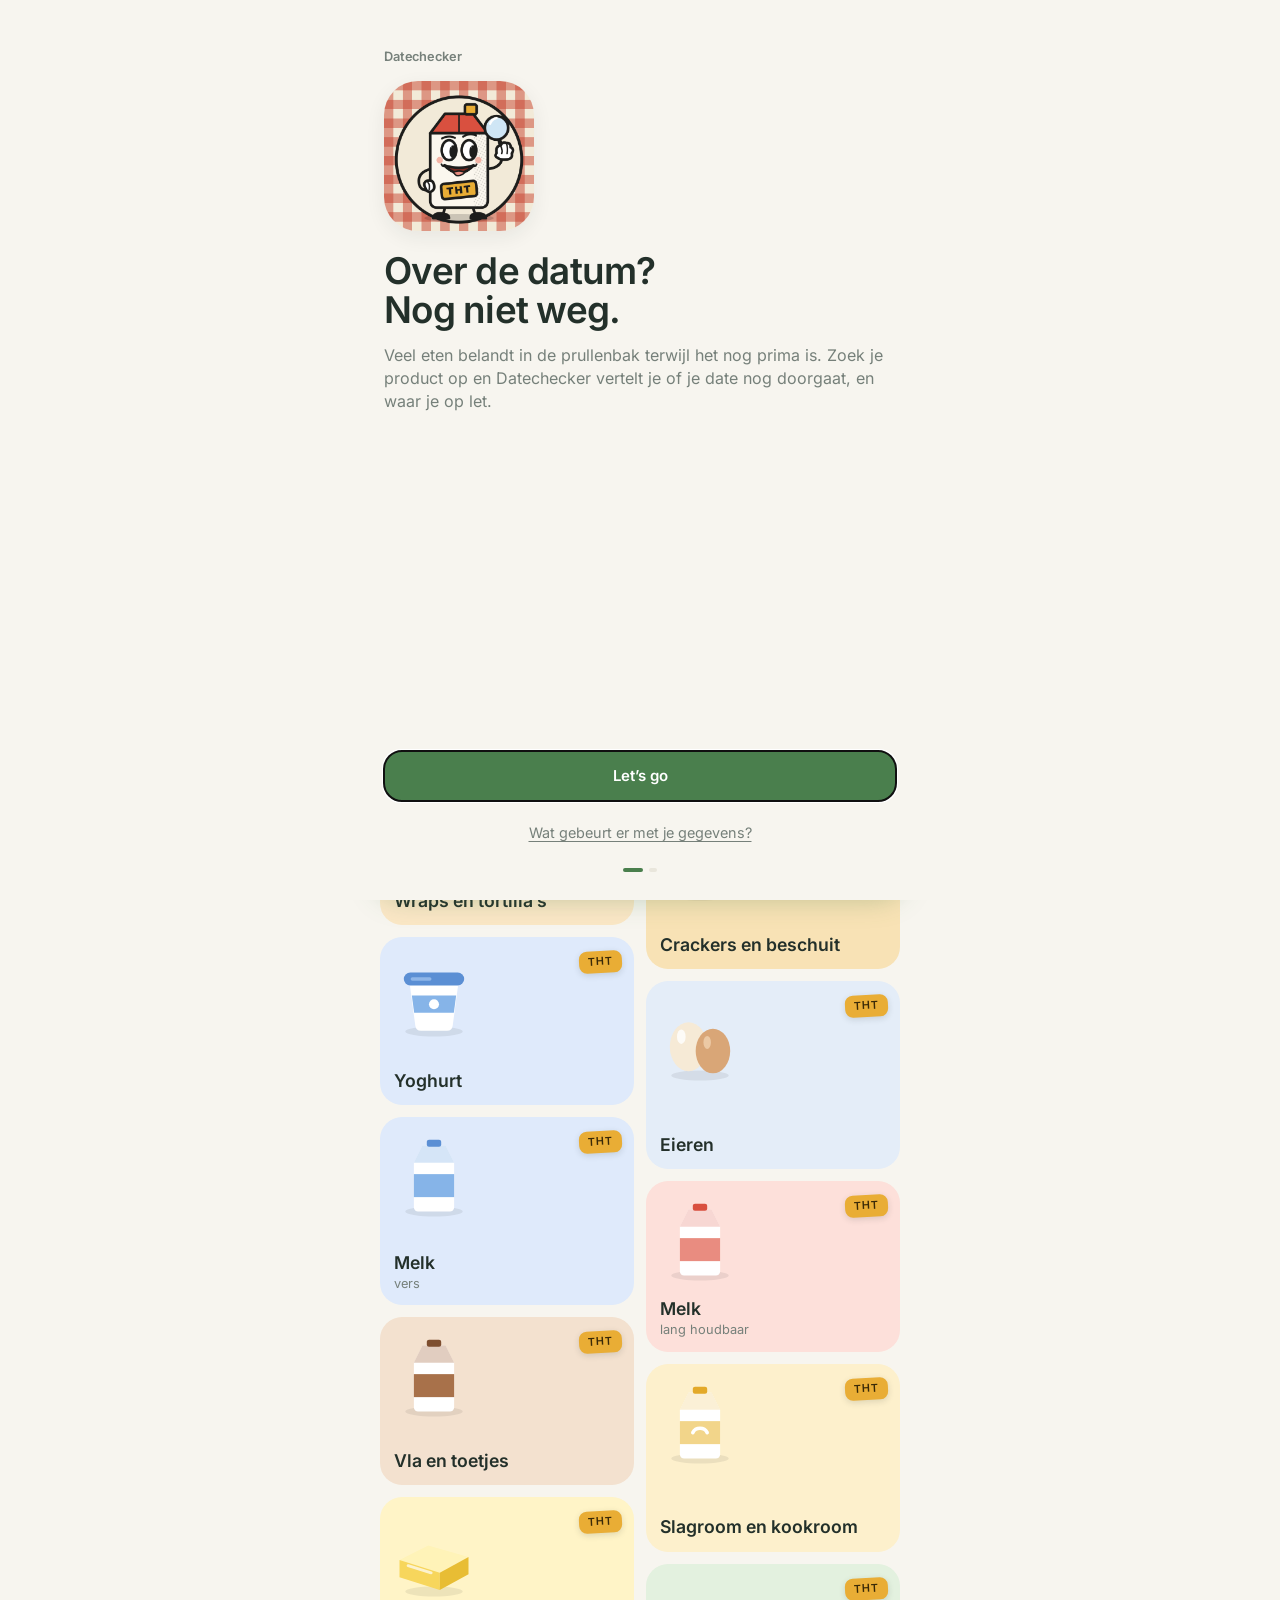
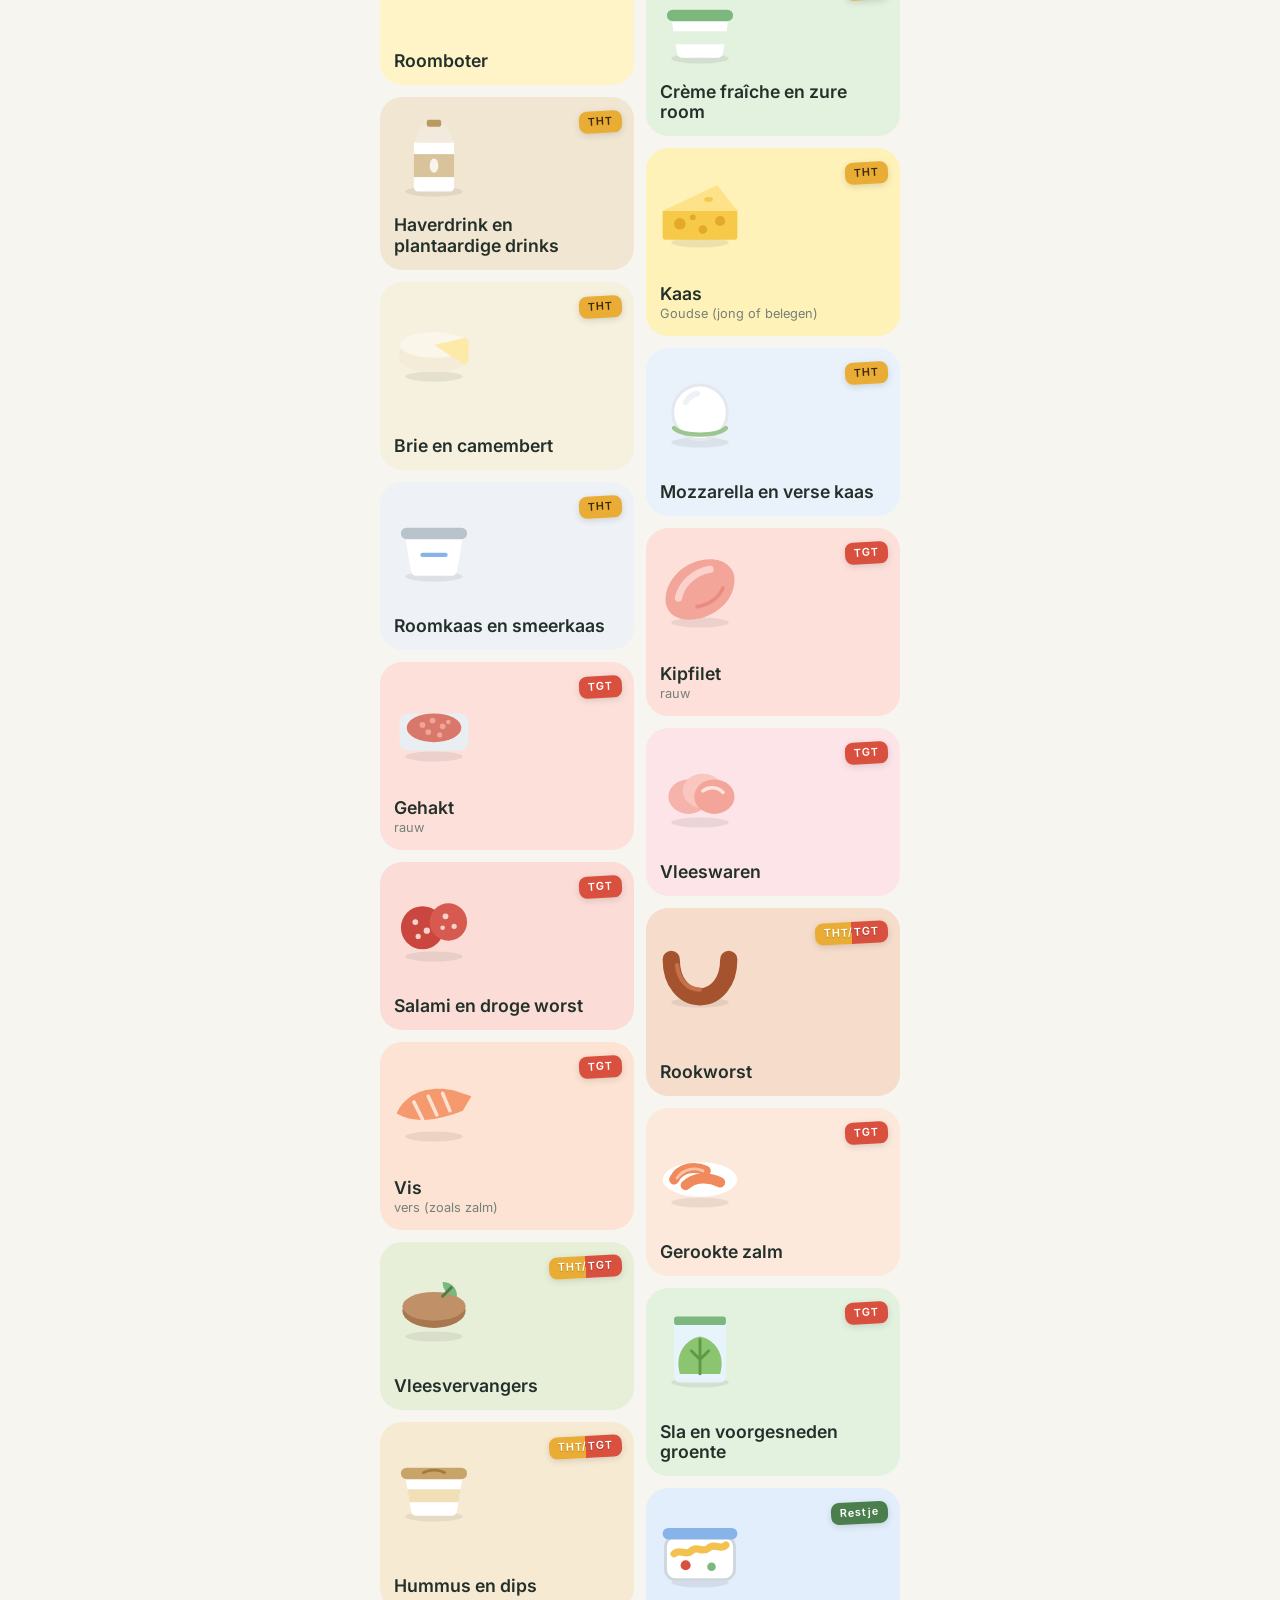
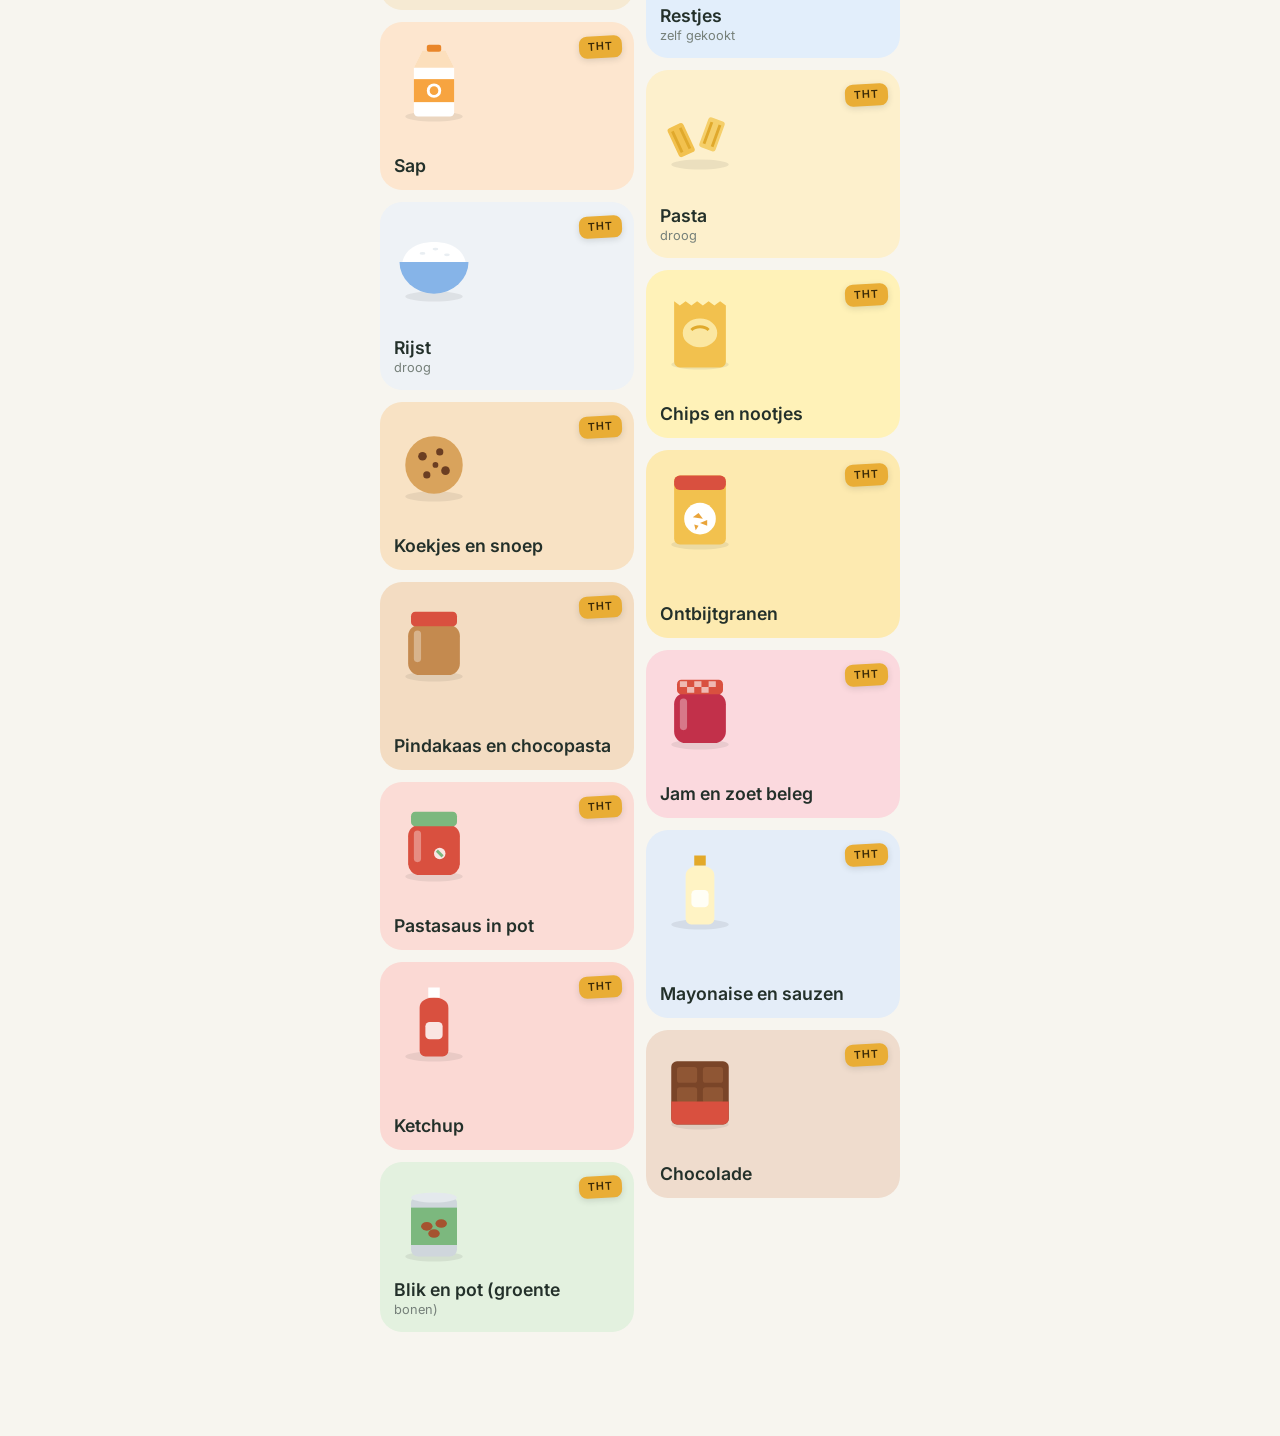
==== commit e2c269cf: "Nieuw icoon: mascotte (melkpak met vergrootglas) in rubber-hose-cartoonstijl, ook op het welkomstsch" ====
--- a/index.html
+++ b/index.html
@@ -115,6 +115,7 @@
 <dialog id="welcome" class="welcome">
   <div class="w-step">
     <span class="brand">Datechecker</span>
+    <img class="w-mascot" src="icons/icon-512.png" alt="">
     <h2 class="w-title">Over de datum?<br>Nog niet weg.</h2>
     <p>Veel eten belandt in de prullenbak terwijl het nog prima is. Zoek je product op en Datechecker vertelt je of je date nog doorgaat, en waar je op let.</p>
     <button class="btn primary" id="w-start">Let’s go</button>
--- a/css/app.css
+++ b/css/app.css
@@ -470,3 +470,4 @@
   background: var(--green-dark); color: #fff; font-weight: 800; font-size: .8rem;
 }
 .saved-row { margin-top: 0; }
+.w-mascot { width: 150px; height: 150px; border-radius: 34px; box-shadow: var(--shadow); margin-bottom: 6px; }
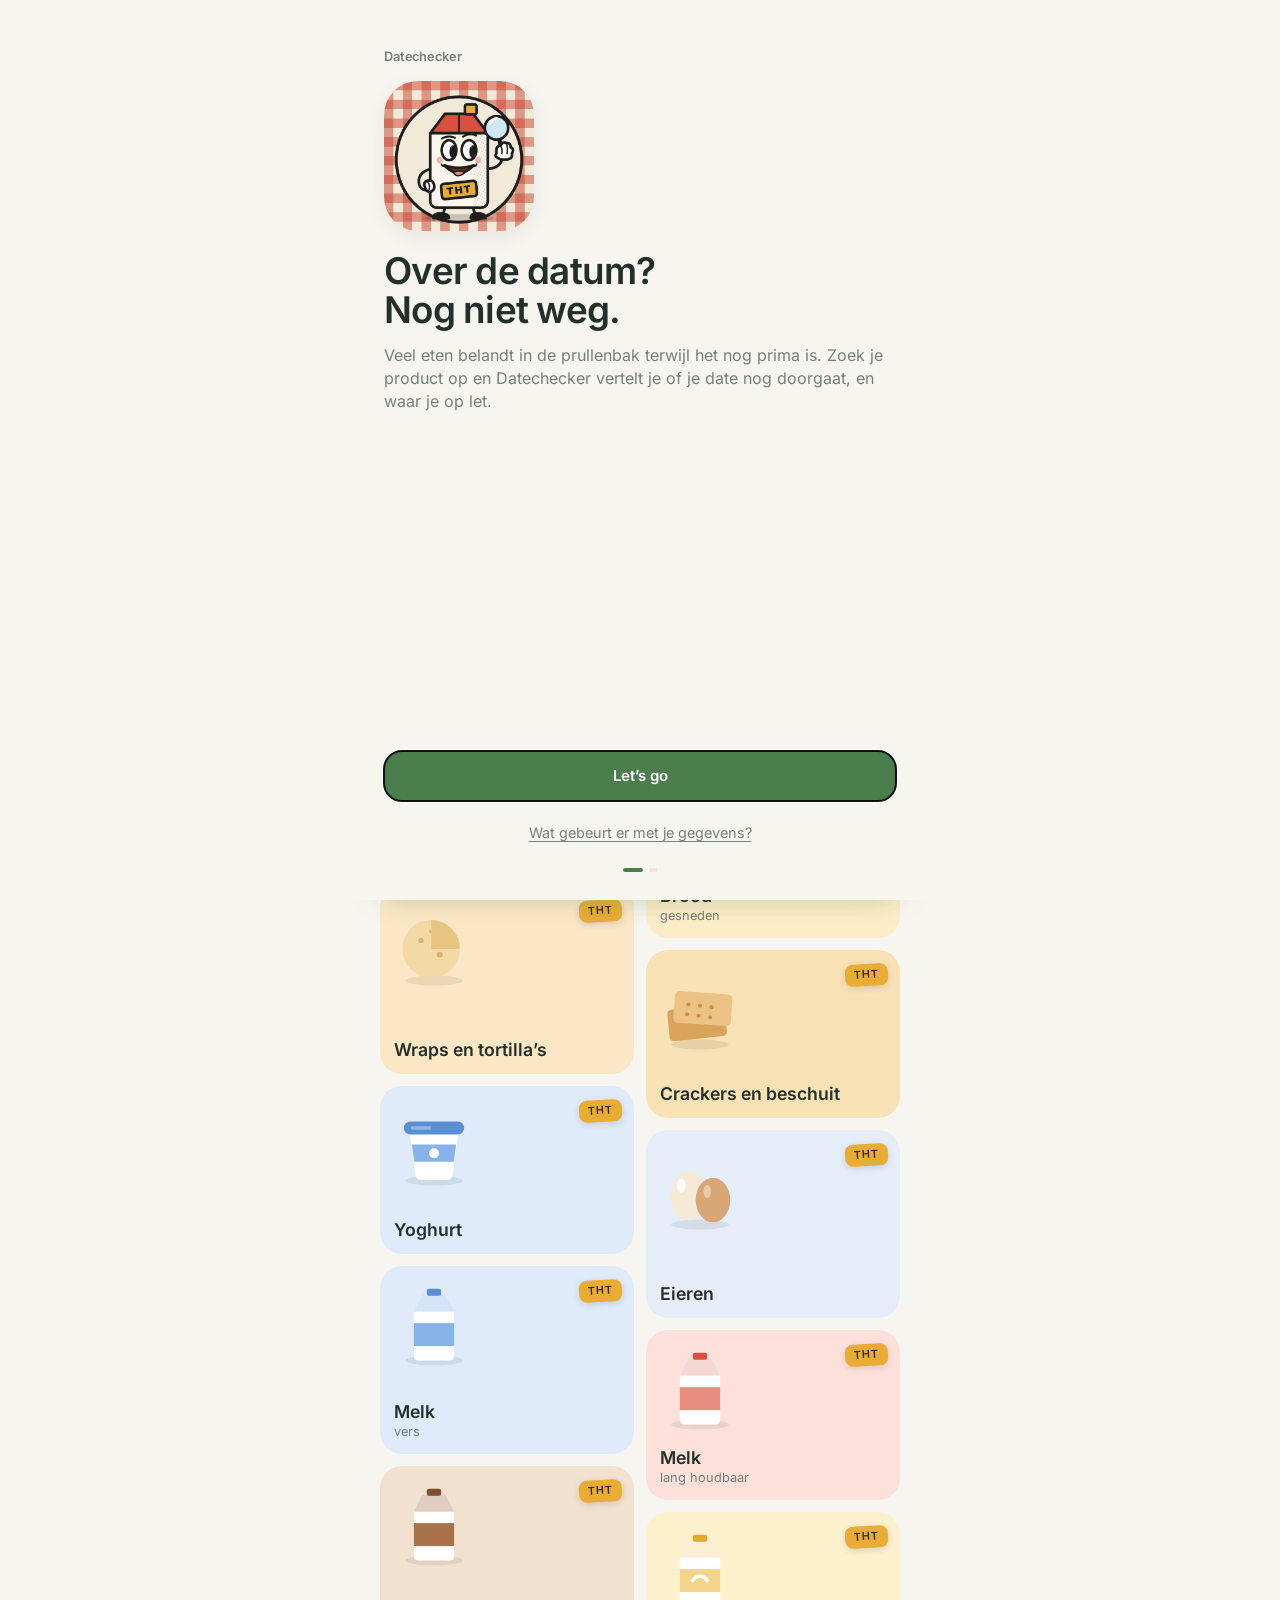
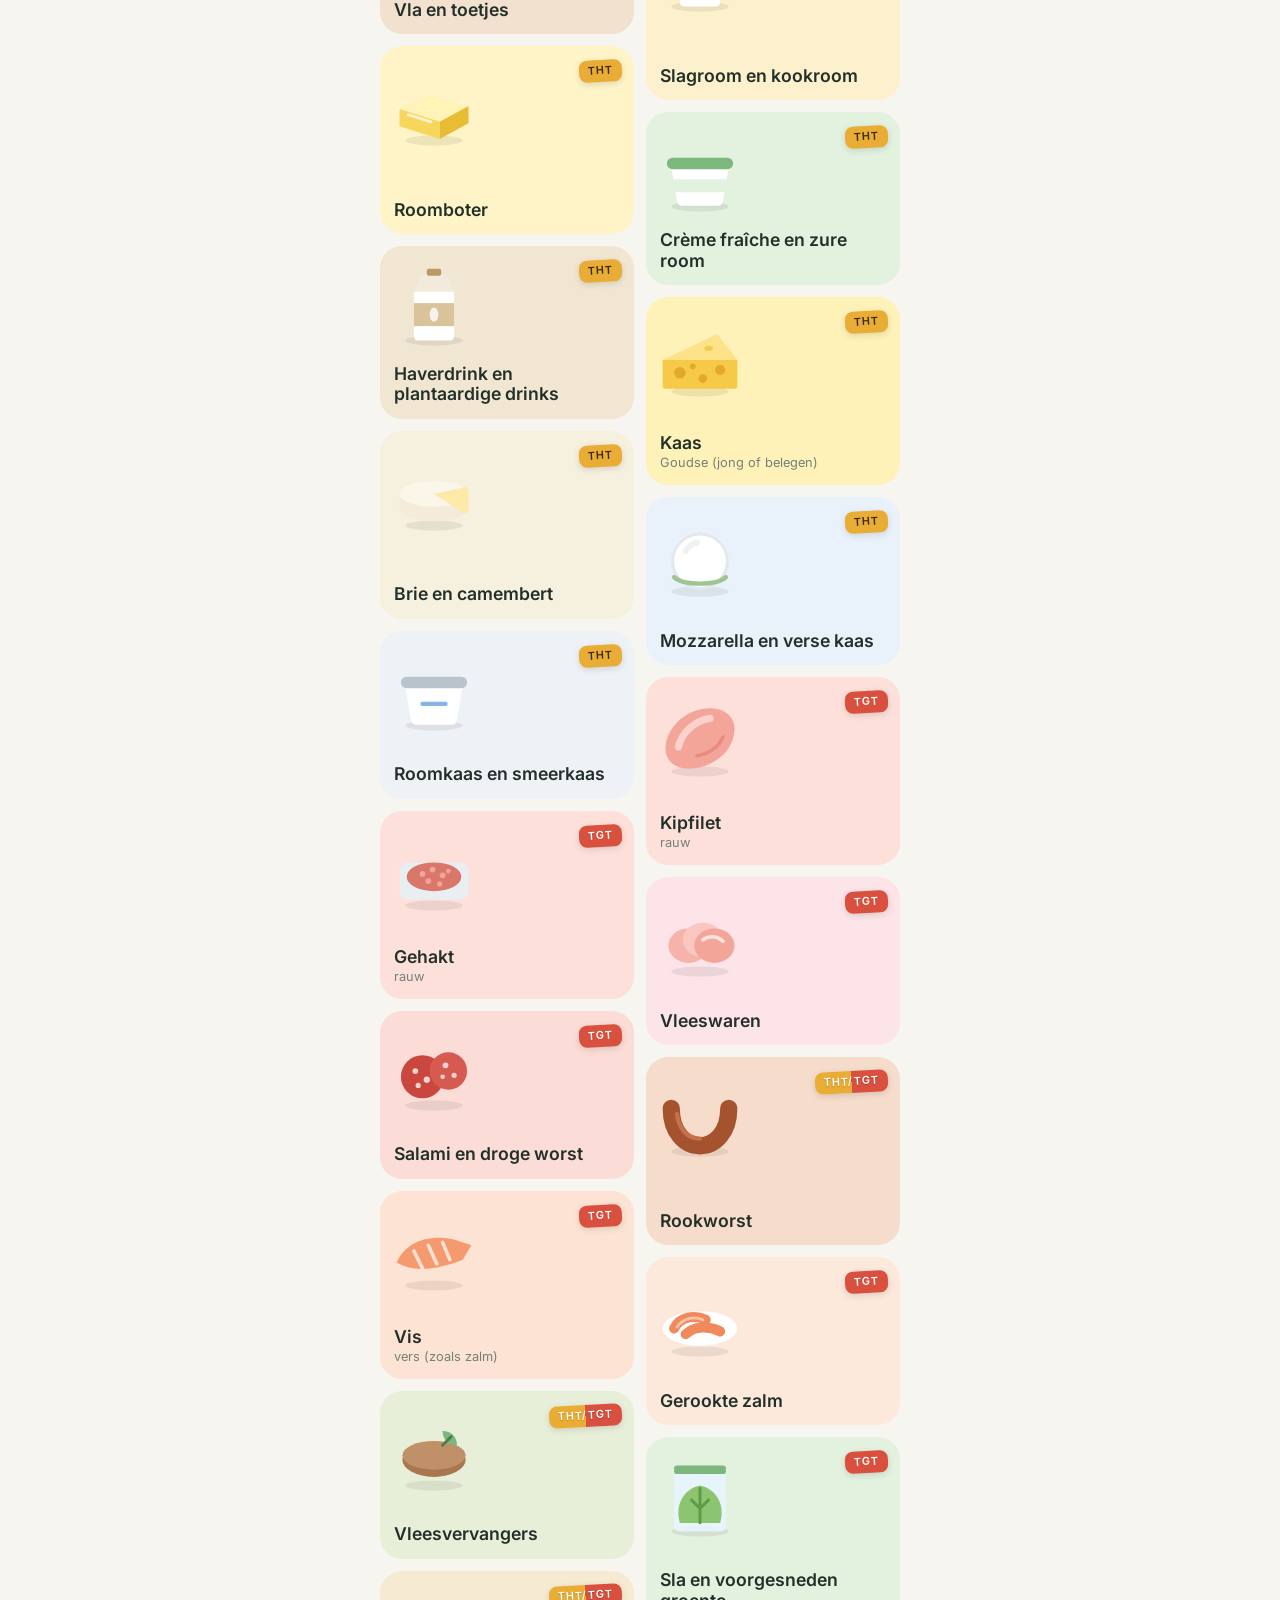
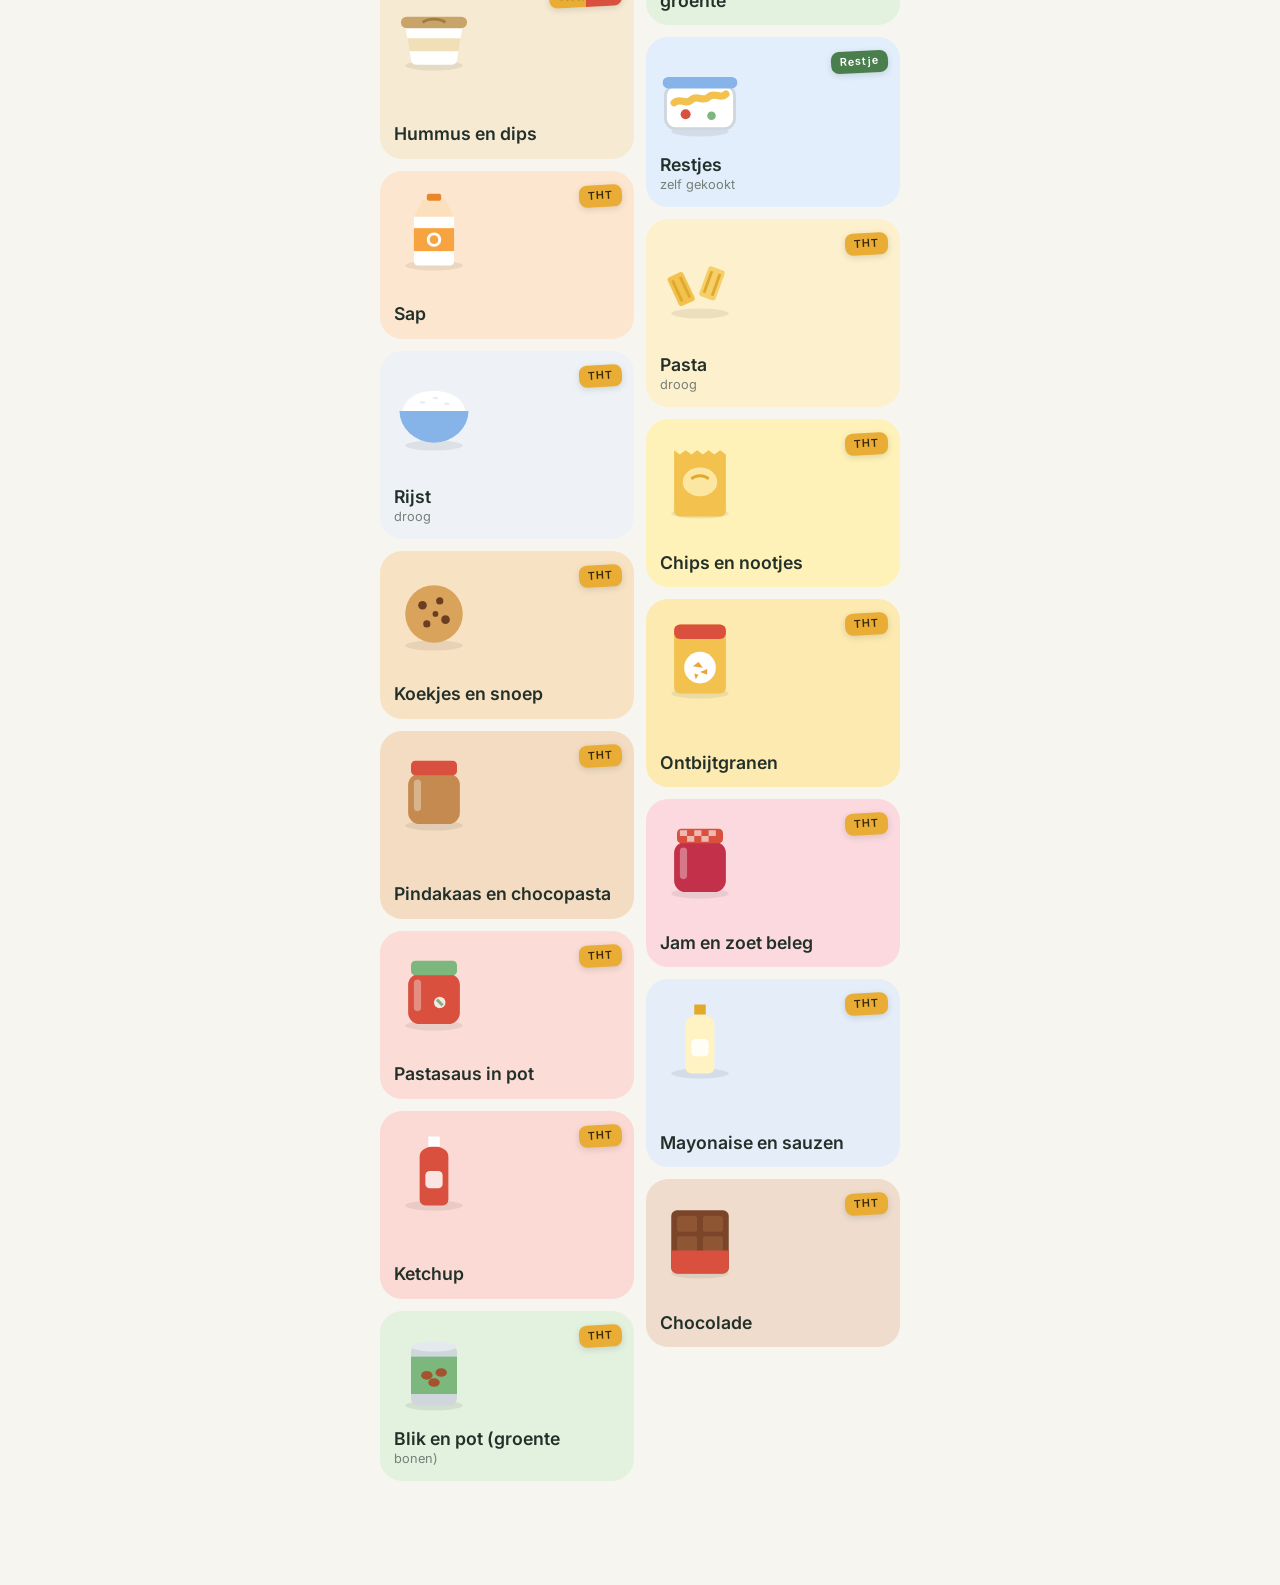
==== commit c82a4c5a: "Gered-teller: 'Is deze date doorgegaan?', eigen teller in kg, Cloudflare-teller voor alle gebruikers" ====
--- a/index.html
+++ b/index.html
@@ -93,21 +93,22 @@
   <div class="sheet-handle"></div>
   <div class="sheet-body privacy">
     <h2 class="sheet-title">Privacy</h2>
-    <p><strong>Kort gezegd: deze app verzamelt niets.</strong> Er is geen account, geen reclame en geen tracking. De maker van de app kan niet zien wat jij erin zet.</p>
+    <p><strong>Kort gezegd: deze app verzamelt niets over jou.</strong> Er is geen account, geen reclame en geen tracking. De maker van de app kan niet zien wat jij opzoekt. Alleen als je aangeeft dat je iets hebt opgegeten, gaat er een anoniem seintje naar de gezamenlijke teller.</p>
 
     <h3>Wat er op je telefoon blijft</h3>
     <p>Alles wat je in de app zet, en je instellingen. Dat staat alleen in de browser van je eigen telefoon. Verwijder je de app of de websitegegevens, dan is het weg. Daarom kun je een back-up maken; dat bestand bewaar je zelf, waar jij wilt.</p>
 
     <h3>Diensten die iets zien</h3>
-    <p>Zoals elke website ziet de dienst die de app levert je IP-adres:</p>
+    <p>Zoals elke website zien de diensten die de app gebruikt je IP-adres:</p>
     <ul>
       <li><b>GitHub Pages</b> levert de app zelf.</li>
+      <li><b>Cloudflare</b> houdt de gezamenlijke teller bij. Als je “Opgegeten” kiest, krijgt die alleen het geschatte gewicht (bijvoorbeeld 500 gram) en een willekeurig nummer dat je telefoon zelf verzint. Niet welk product, niet wanneer je het checkte, en niets over jou. Dat nummer is er alleen om te voorkomen dat iemand de teller opblaast (maximaal 20 per dag) en wordt na 2 dagen gewist.</li>
     </ul>
     <p>De lettertypes zitten in de app zelf; daarvoor wordt geen andere dienst gebruikt.</p>
 
     <h3>Alles wissen</h3>
     <p>Verwijder de app van je beginscherm, of wis de websitegegevens in de instellingen van Safari.</p>
-    <p class="muted small">Bijgewerkt op 15 oktober 2026.</p>
+    <p class="muted small">Bijgewerkt op 19 oktober 2026.</p>
   </div>
 </dialog>
 
@@ -178,6 +179,7 @@
 <script src="js/product.js"></script>
 <script src="js/tips.js"></script>
 <script src="js/tweedeleven.js"></script>
+<script src="js/gered.js"></script>
 <script src="js/onboarding.js"></script>
 <script src="js/backup.js"></script>
 <script src="js/pwa.js"></script>
--- a/css/app.css
+++ b/css/app.css
@@ -471,3 +471,32 @@
 }
 .saved-row { margin-top: 0; }
 .w-mascot { width: 150px; height: 150px; border-radius: 34px; box-shadow: var(--shadow); margin-bottom: 6px; }
+
+/* ---------- Gered-teller ---------- */
+.counter-card {
+  display: flex; align-items: center; gap: 14px; margin-bottom: 14px;
+  padding: 18px; border-radius: var(--radius); background: var(--card); box-shadow: var(--shadow);
+}
+.counter-icon { flex: none; width: 56px; height: 56px; }
+.counter-text { display: flex; flex-direction: column; }
+.counter-kicker { font-size: .78rem; font-weight: 700; color: var(--muted); }
+.counter-big { font-size: 2.1rem; line-height: 1.05; font-weight: 800; letter-spacing: -.02em; color: var(--green-dark); }
+.counter-sub { font-size: .9rem; font-weight: 600; }
+.counter-me { margin: 6px 0 0; font-size: .8rem; color: var(--muted); }
+
+/* "Is die date doorgegaan?" op het beginscherm */
+.followup { display: grid; grid-template-columns: auto 1fr; gap: 10px 12px; align-items: center; margin-bottom: 14px; padding: 14px; border-radius: var(--radius); background: var(--kleur); }
+.followup-icon { width: 48px; height: 48px; padding: 4px; border-radius: 14px; background: rgba(255,255,255,.7); }
+.followup-text b { display: block; font-size: 1.05rem; }
+.followup-text span { font-size: .85rem; color: var(--muted); }
+.followup-buttons { grid-column: 1 / -1; display: flex; flex-wrap: wrap; gap: 6px; }
+.followup-buttons .chip { background: rgba(255,255,255,.8); }
+.followup-buttons .chip.on { background: var(--green-dark); color: #fff; }
+
+/* Op de productpagina */
+.eat-box { margin-top: 14px; padding: 14px; border-radius: 18px; border: 2px dashed var(--green); }
+.eat-box p { margin: 0 0 10px; font-size: .9rem; }
+.eat-box .btn { min-height: 46px; }
+.eat-box.done { display: flex; align-items: center; gap: 12px; border-style: solid; background: var(--green-soft); }
+.eat-box.done p { margin: 0; }
+.eat-icon { flex: none; width: 40px; height: 40px; }
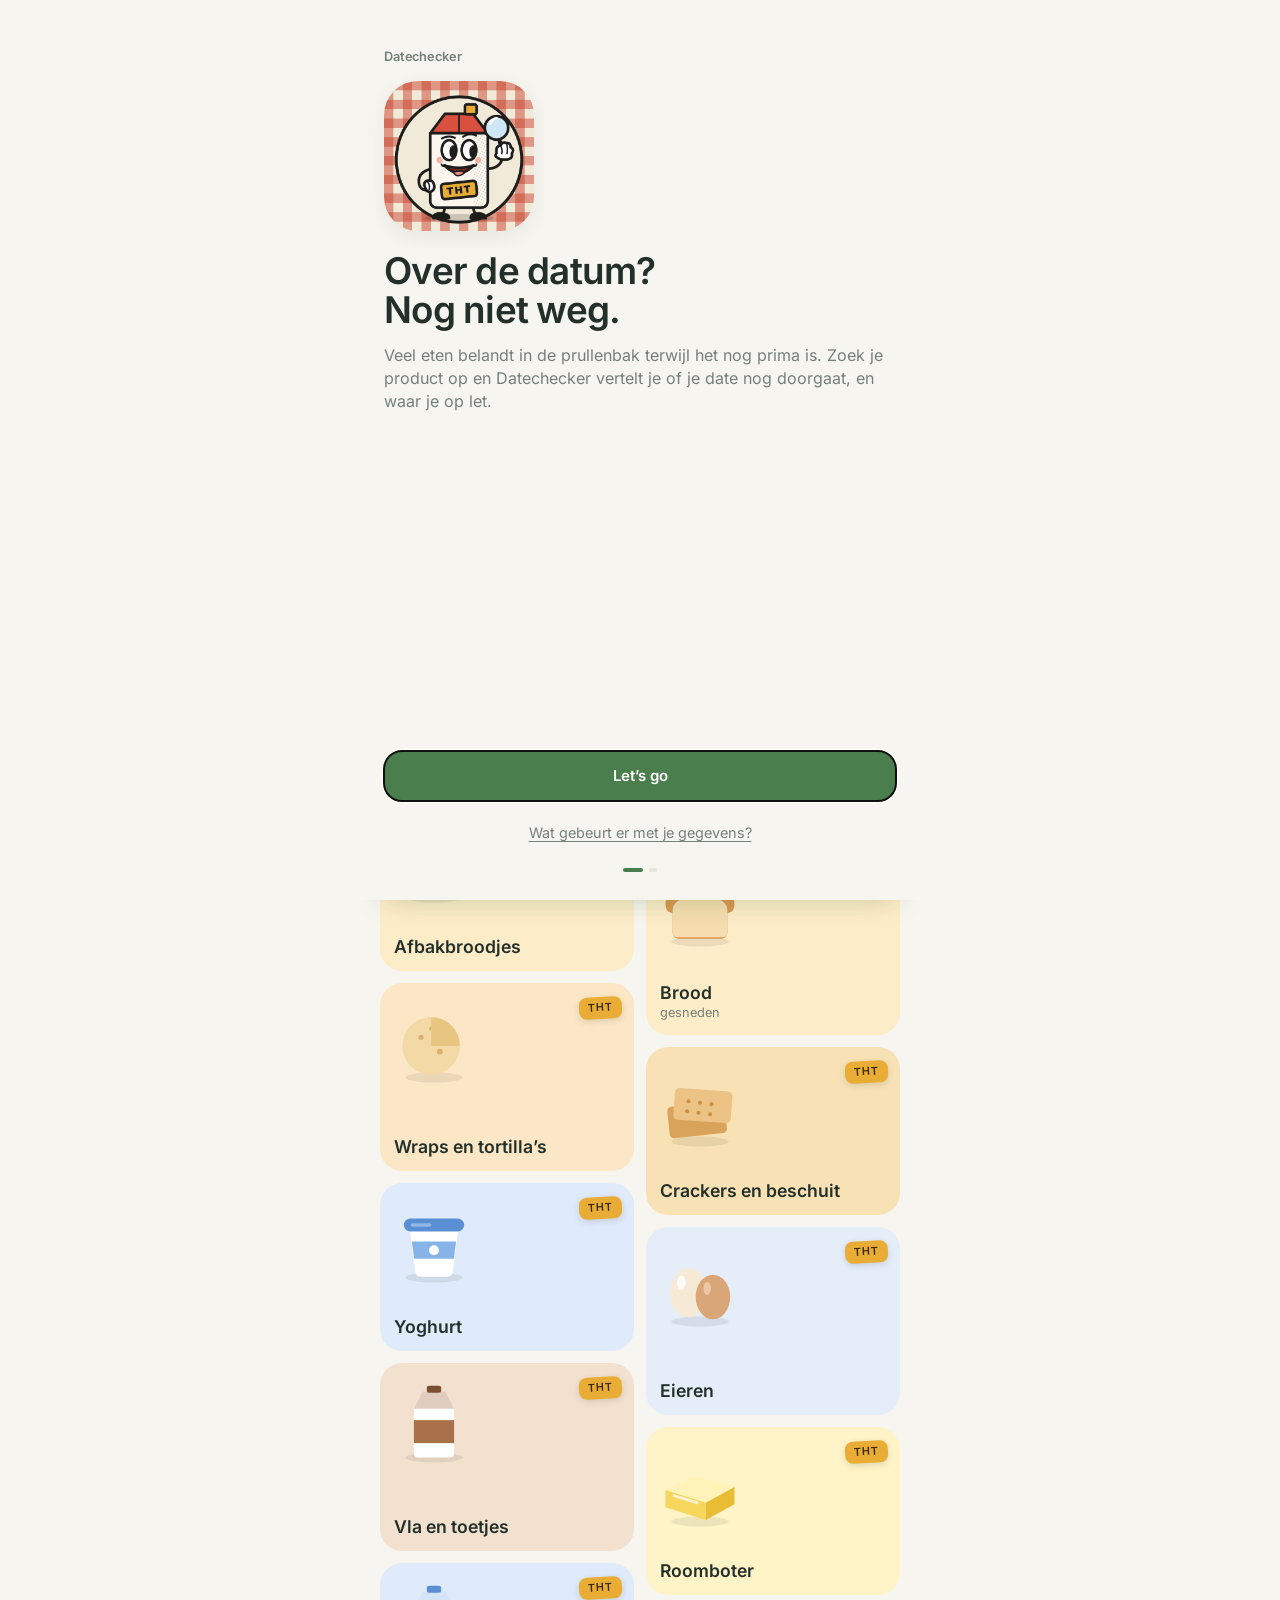
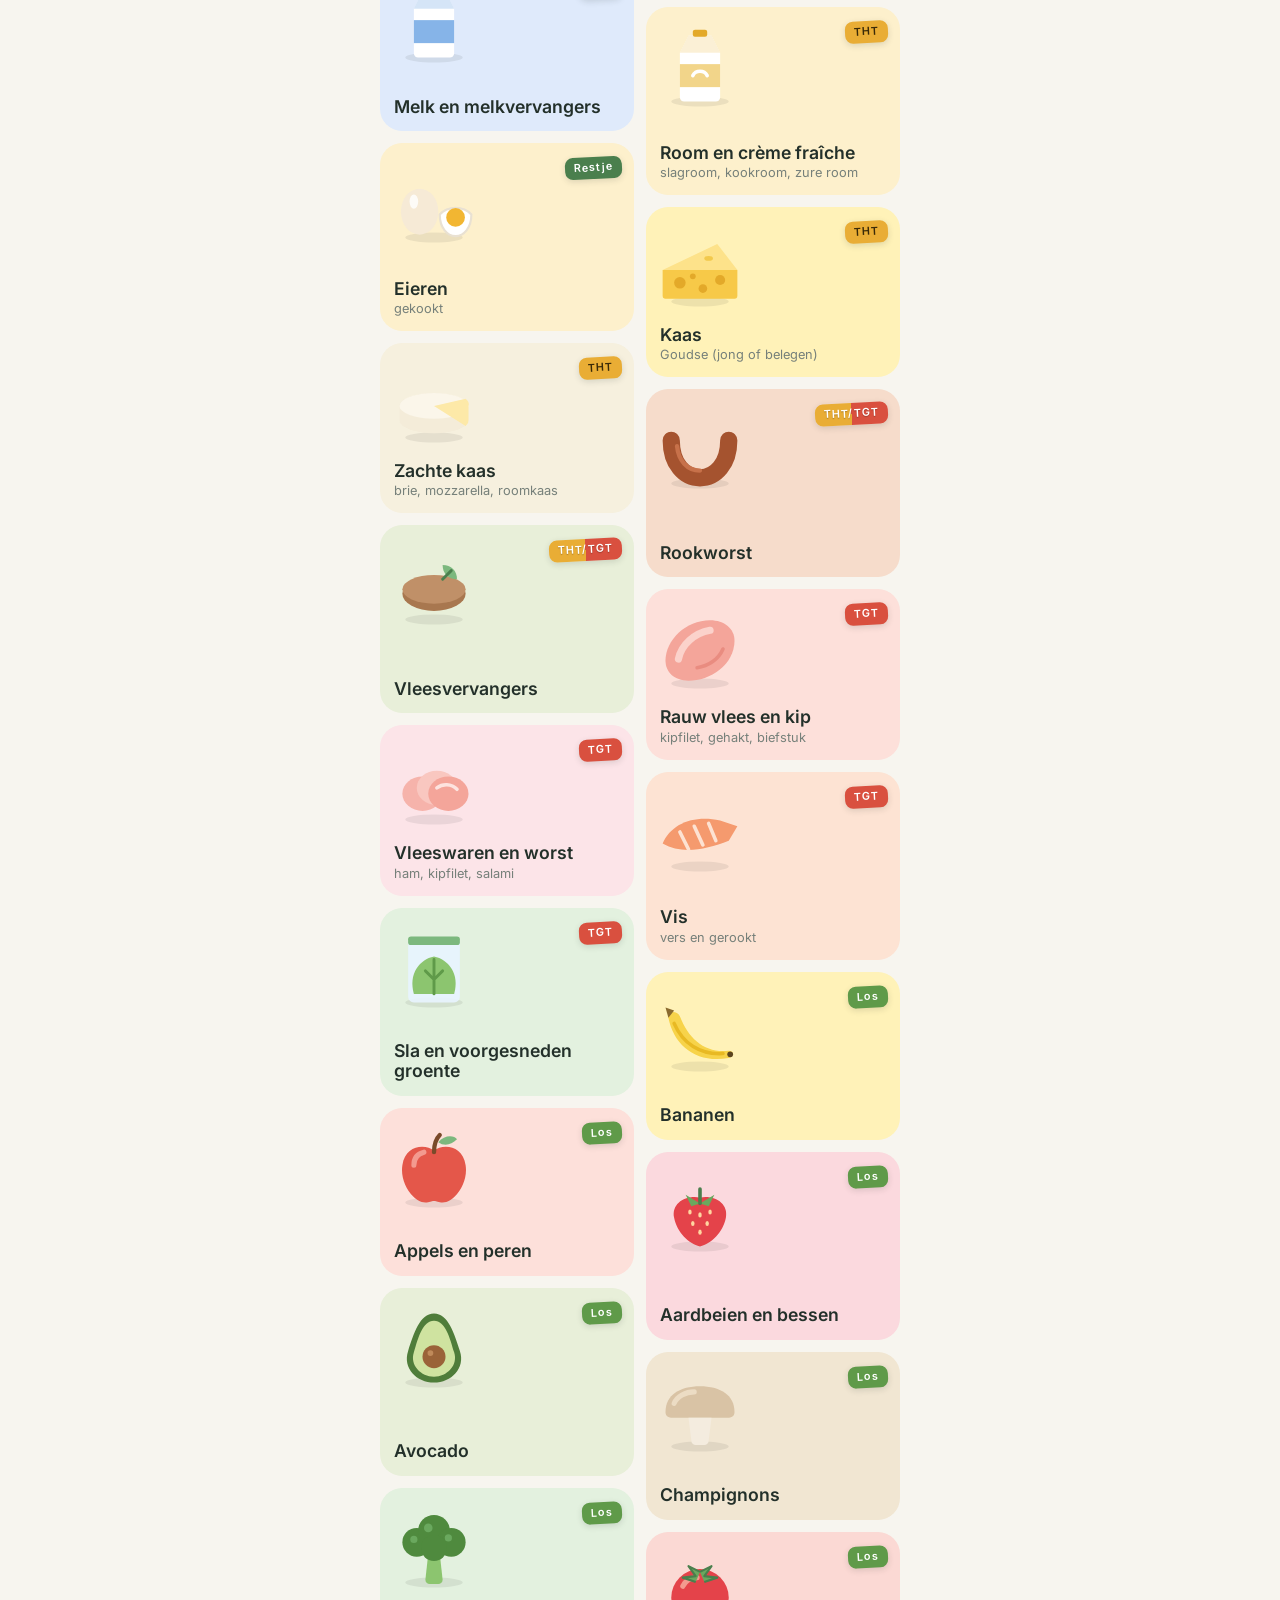
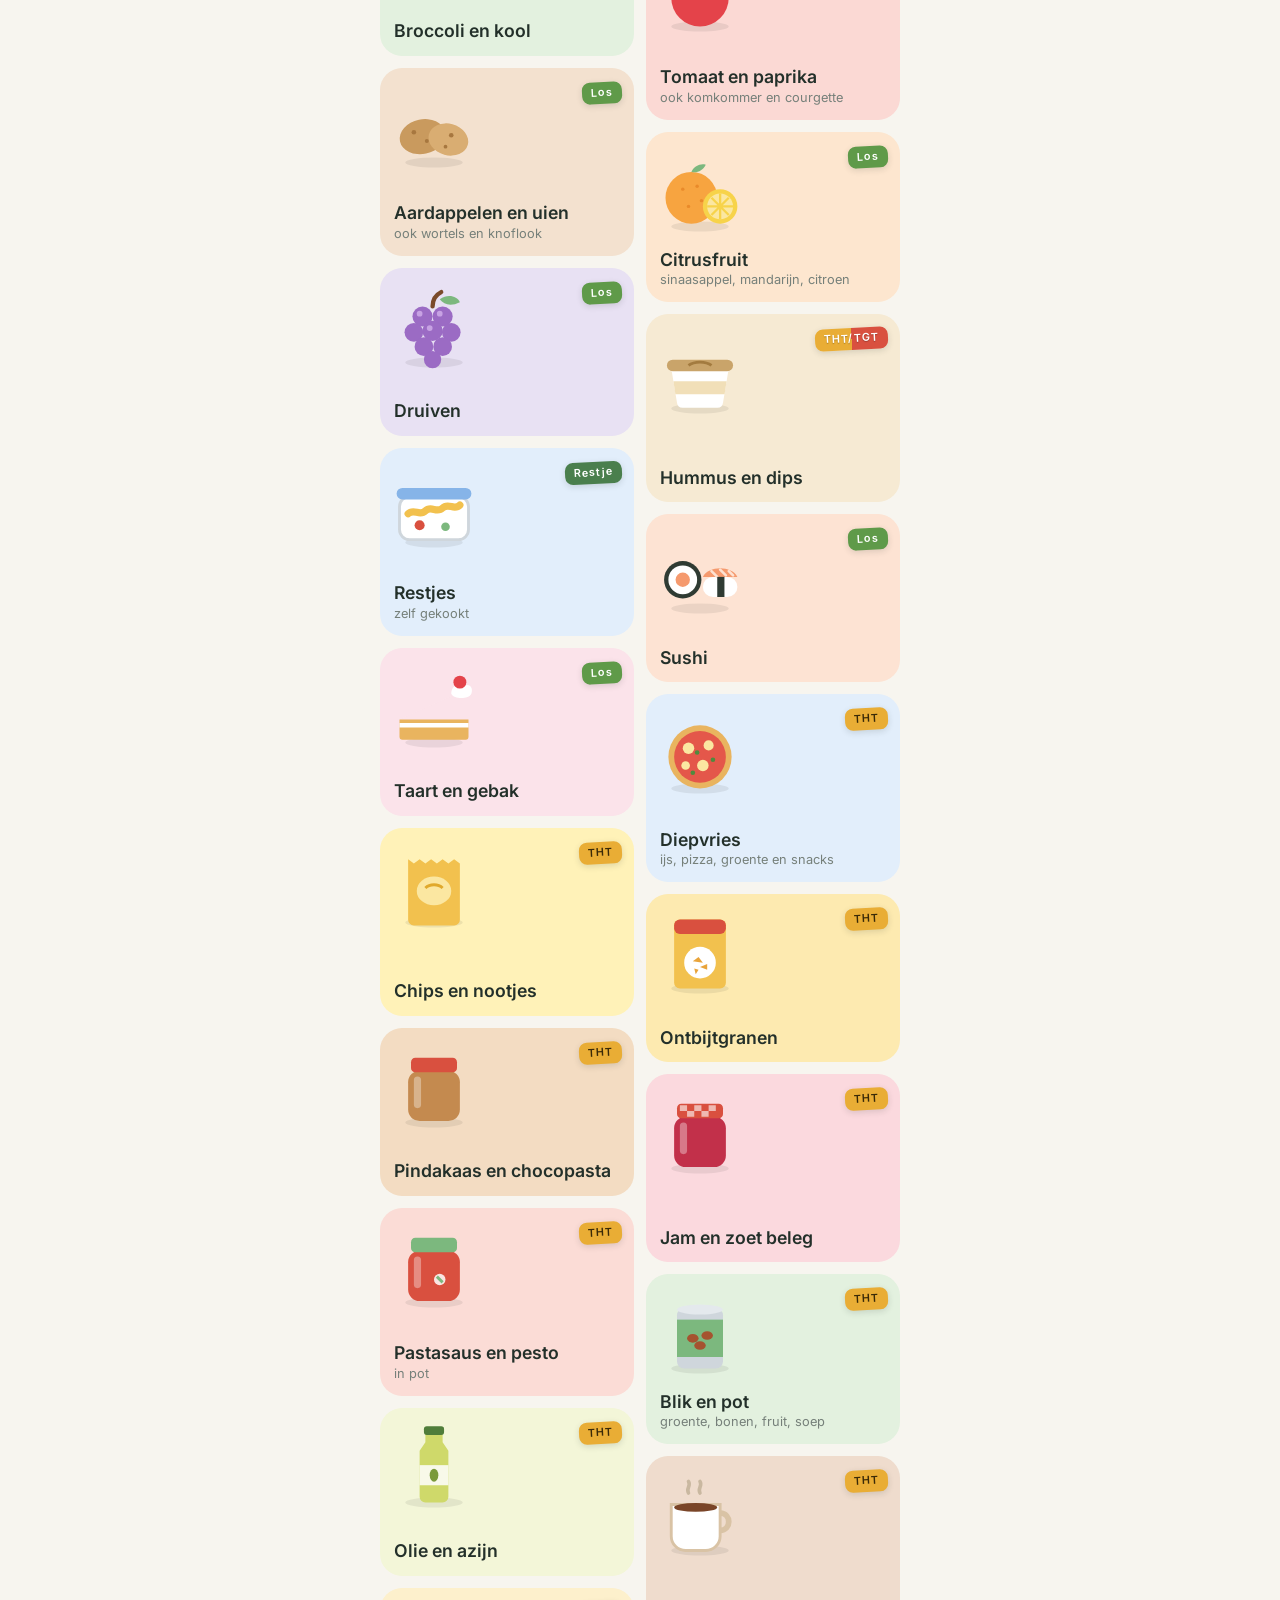
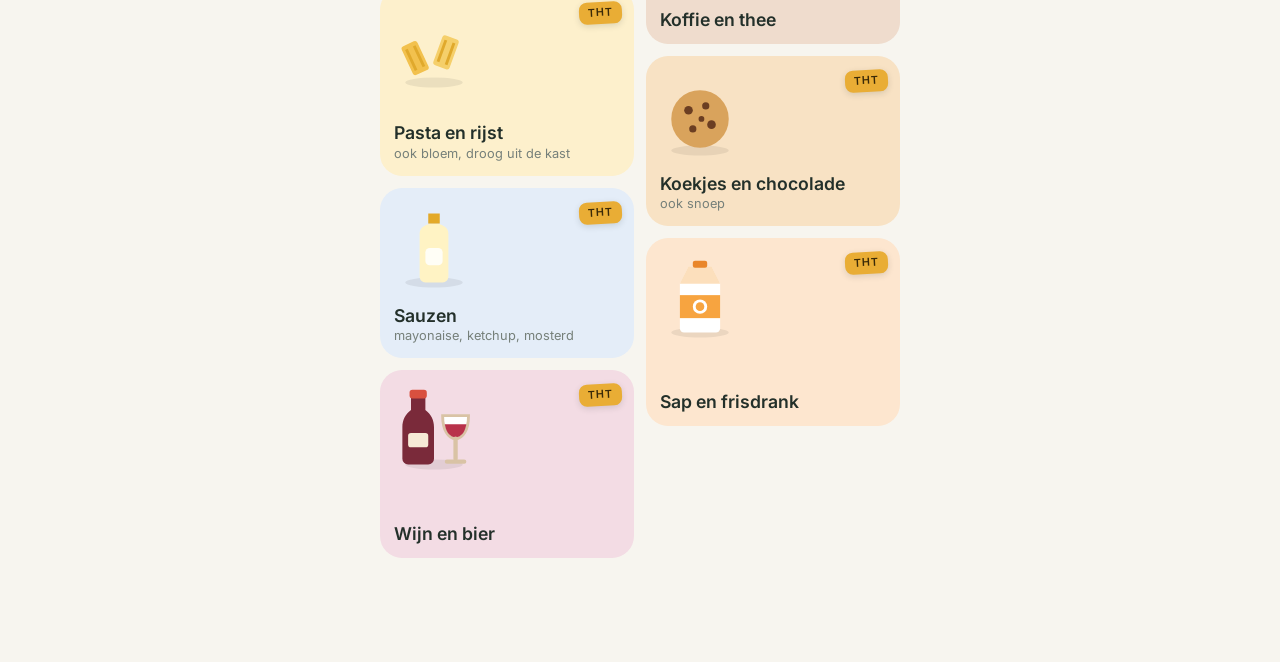
==== commit 13976bba: "Datechecker Plus (eigen producten en recepten) en steunknop via Stripe; controle bij de teller (/plu" ====
--- a/index.html
+++ b/index.html
@@ -58,6 +58,14 @@
 
   <!-- INSTELLINGEN -->
   <section id="tab-instellingen" class="hidden">
+    <h2>Datechecker Plus</h2>
+    <p class="muted small">Eigen producten en eigen recepten toevoegen. Eenmalig, geen abonnement. Opzoeken blijft altijd gratis.</p>
+    <div id="set-plus"></div>
+
+    <h2>Steun Datechecker</h2>
+    <p class="muted small">Datechecker is gratis en zonder reclame. Wil je de maker bedanken? Dat kan met een klein bedrag naar keuze.</p>
+    <div id="set-steun"></div>
+
     <h2>Back-up</h2>
     <p class="muted small">Op een iPhone wist Safari je gegevens als je de app 7 dagen niet opent, tenzij hij op je beginscherm staat. Een back-up is dus slim. <span id="backup-info"></span></p>
     <button class="settings-row" id="backup-save"><span>Opslaan als bestand</span><span class="muted">›</span></button>
@@ -67,6 +75,7 @@
     <h2>Overig</h2>
     <button class="settings-row" id="settings-welcome"><span>Welkomstscherm opnieuw</span><span class="muted">›</span></button>
     <button class="settings-row" data-open-privacy><span>Privacy: wat gebeurt er met je gegevens?</span><span class="muted">›</span></button>
+    <a class="settings-row" href="voorwaarden.html" target="_blank" rel="noopener"><span>Voorwaarden Datechecker Plus</span><span class="muted">›</span></a>
   </section>
 </main>
 
@@ -103,12 +112,13 @@
     <ul>
       <li><b>GitHub Pages</b> levert de app zelf.</li>
       <li><b>Cloudflare</b> houdt de gezamenlijke teller bij. Als je “Opgegeten” kiest, krijgt die alleen het geschatte gewicht (bijvoorbeeld 500 gram) en een willekeurig nummer dat je telefoon zelf verzint. Niet welk product, niet wanneer je het checkte, en niets over jou. Dat nummer is er alleen om te voorkomen dat iemand de teller opblaast (maximaal 20 per dag) en wordt na 2 dagen gewist.</li>
+      <li><b>Stripe</b> verwerkt de betaling als je Datechecker steunt of Plus koopt. Stripe ziet dan je betaalgegevens en e-mailadres, zoals bij elke online betaling. Datechecker zelf krijgt die niet: na het betalen controleert de teller bij Stripe alleen óf er betaald is, en bewaart een ontgrendelcode. Wie er betaald heeft, staat daar niet bij.</li>
     </ul>
     <p>De lettertypes zitten in de app zelf; daarvoor wordt geen andere dienst gebruikt.</p>
 
     <h3>Alles wissen</h3>
     <p>Verwijder de app van je beginscherm, of wis de websitegegevens in de instellingen van Safari.</p>
-    <p class="muted small">Bijgewerkt op 19 oktober 2026.</p>
+    <p class="muted small">Bijgewerkt op 29 oktober 2026.</p>
   </div>
 </dialog>
 
@@ -140,6 +150,18 @@
     <div id="product-hero-icon"></div>
   </div>
   <div class="panel product" id="product-body"></div>
+</dialog>
+
+<!-- Datechecker Plus -->
+<dialog id="plus-sheet" class="sheet">
+  <div class="sheet-handle"></div>
+  <div class="sheet-body plus" id="plus-body"></div>
+</dialog>
+
+<!-- Eigen product of recept toevoegen (Plus) -->
+<dialog id="eigen-sheet" class="sheet">
+  <div class="sheet-handle"></div>
+  <div class="sheet-body eigen" id="eigen-body"></div>
 </dialog>
 
 <!-- Recept -->
@@ -180,6 +202,7 @@
 <script src="js/tips.js"></script>
 <script src="js/tweedeleven.js"></script>
 <script src="js/gered.js"></script>
+<script src="js/plus.js"></script>
 <script src="js/onboarding.js"></script>
 <script src="js/backup.js"></script>
 <script src="js/pwa.js"></script>
--- a/css/app.css
+++ b/css/app.css
@@ -134,6 +134,7 @@
 .sticker.tgt { background: var(--tomato); }
 .sticker.kies { background: linear-gradient(90deg, var(--mustard) 50%, var(--tomato) 50%); color: #fff; text-shadow: 0 1px 1px rgba(0,0,0,.25); }
 .sticker.zelf { background: var(--green-dark); }
+.sticker.los { background: #5f9a49; color: #fff; }
 
 /* ---------- Zoeken ---------- */
 .search-wrap {
@@ -500,3 +501,67 @@
 .eat-box.done { display: flex; align-items: center; gap: 12px; border-style: solid; background: var(--green-soft); }
 .eat-box.done p { margin: 0; }
 .eat-icon { flex: none; width: 40px; height: 40px; }
+
+/* ---------- Datechecker Plus en steunen ---------- */
+.plus-badge {
+  display: inline-flex; align-items: center; padding: 2px 8px; border-radius: 8px;
+  background: var(--ink); color: #fff; font-size: .68rem; font-weight: 800; letter-spacing: .06em; text-transform: uppercase;
+}
+.add-product {
+  display: flex; align-items: center; gap: 12px; width: 100%; margin-top: 20px; padding: 14px 16px;
+  border: 2px dashed var(--line); border-radius: var(--radius); background: var(--card); cursor: pointer; text-align: left;
+}
+.add-product > span:nth-child(2) { flex: 1; }
+.add-product b { display: block; font-size: 1rem; }
+.add-product small { color: var(--muted); font-size: .8rem; }
+.add-plus {
+  flex: none; width: 40px; height: 40px; border-radius: 14px; display: flex; align-items: center; justify-content: center;
+  background: var(--green-soft); color: var(--green-dark); font-size: 1.6rem; font-weight: 700;
+}
+.recipe-card.add-card { background: var(--card); border: 2px dashed var(--line); }
+.recipe-card.add-card .add-plus { margin: 4px 0 auto; }
+.recipe-card.add-card .plus-badge { position: absolute; top: 14px; right: 12px; }
+.eigen-badge {
+  position: absolute; top: 44px; right: 12px; padding: 2px 8px; border-radius: 8px;
+  background: rgba(255,255,255,.8); font-size: .68rem; font-weight: 800; color: var(--green-dark);
+}
+.eigen-banner { margin-top: 12px; padding: 12px 14px; border-radius: 16px; background: var(--green-soft); font-size: .88rem; }
+.eigen-banner p { margin: 0 0 8px; }
+.eigen-notitie { font-style: italic; }
+.eigen-acties { margin-top: 18px; }
+.btn.small.danger { border: 0; background: var(--tomato-soft); }
+
+.plus-hero { height: 120px; margin-bottom: 12px; border-radius: var(--radius); background: var(--green-soft); display: flex; align-items: center; justify-content: center; }
+.plus-hero-icon { width: 96px; height: 96px; }
+.plus-lijst { margin: 6px 0 18px; padding-left: 20px; display: grid; gap: 8px; font-size: .93rem; }
+.plus-lijst li::marker { color: var(--green); }
+.plus a.btn { text-align: center; text-decoration: none; }
+.plus-legal { margin: 8px 2px 0; }
+.plus-legal a { color: inherit; }
+.plus-code { display: flex; justify-content: space-between; align-items: center; margin: 14px 0 6px; padding: 14px 16px; border-radius: 16px; background: var(--soft); }
+.plus-code b { font-size: 1.35rem; letter-spacing: .14em; font-family: var(--sans); }
+.plus-code-form { display: flex; gap: 8px; margin: 0 16px 16px; }
+.plus-code-form input { flex: 1; min-width: 0; }
+.plus > p { margin: 0 0 10px; }
+
+/* Formulieren voor eigen product en recept */
+.eigen input[type=text], .eigen textarea, .eigen .select, .plus-code-form input {
+  width: 100%; min-height: 48px; padding: 10px 14px; border: 2px solid var(--line); border-radius: 14px;
+  background: var(--card); color: var(--ink); font: inherit; font-size: 16px;
+}
+.eigen textarea { resize: vertical; min-height: 90px; }
+.eigen input:focus, .eigen textarea:focus, .eigen .select:focus { border-color: var(--green); outline: 0; }
+.eigen .btn.primary { margin-top: 22px; }
+.eigen .muted.small { margin: 6px 2px 0; }
+.eigen .chips { gap: 6px; }
+
+.steun-link { display: block; margin-top: 10px; text-align: center; font-size: .85rem; color: var(--muted); }
+a.settings-row { color: inherit; text-decoration: none; }
+
+/* Losse pagina (voorwaarden) */
+body.los-document { padding-bottom: 40px; }
+.voorwaarden { padding: calc(env(safe-area-inset-top, 0px) + 20px) 20px 20px; }
+.voorwaarden .sheet-title { margin: 18px 0 2px; }
+.voorwaarden h2 { margin: 22px 0 6px; font-size: 1.05rem; }
+.voorwaarden p { margin: 0 0 10px; font-size: .95rem; }
+.voorwaarden .pill-link { text-decoration: none; display: inline-block; }
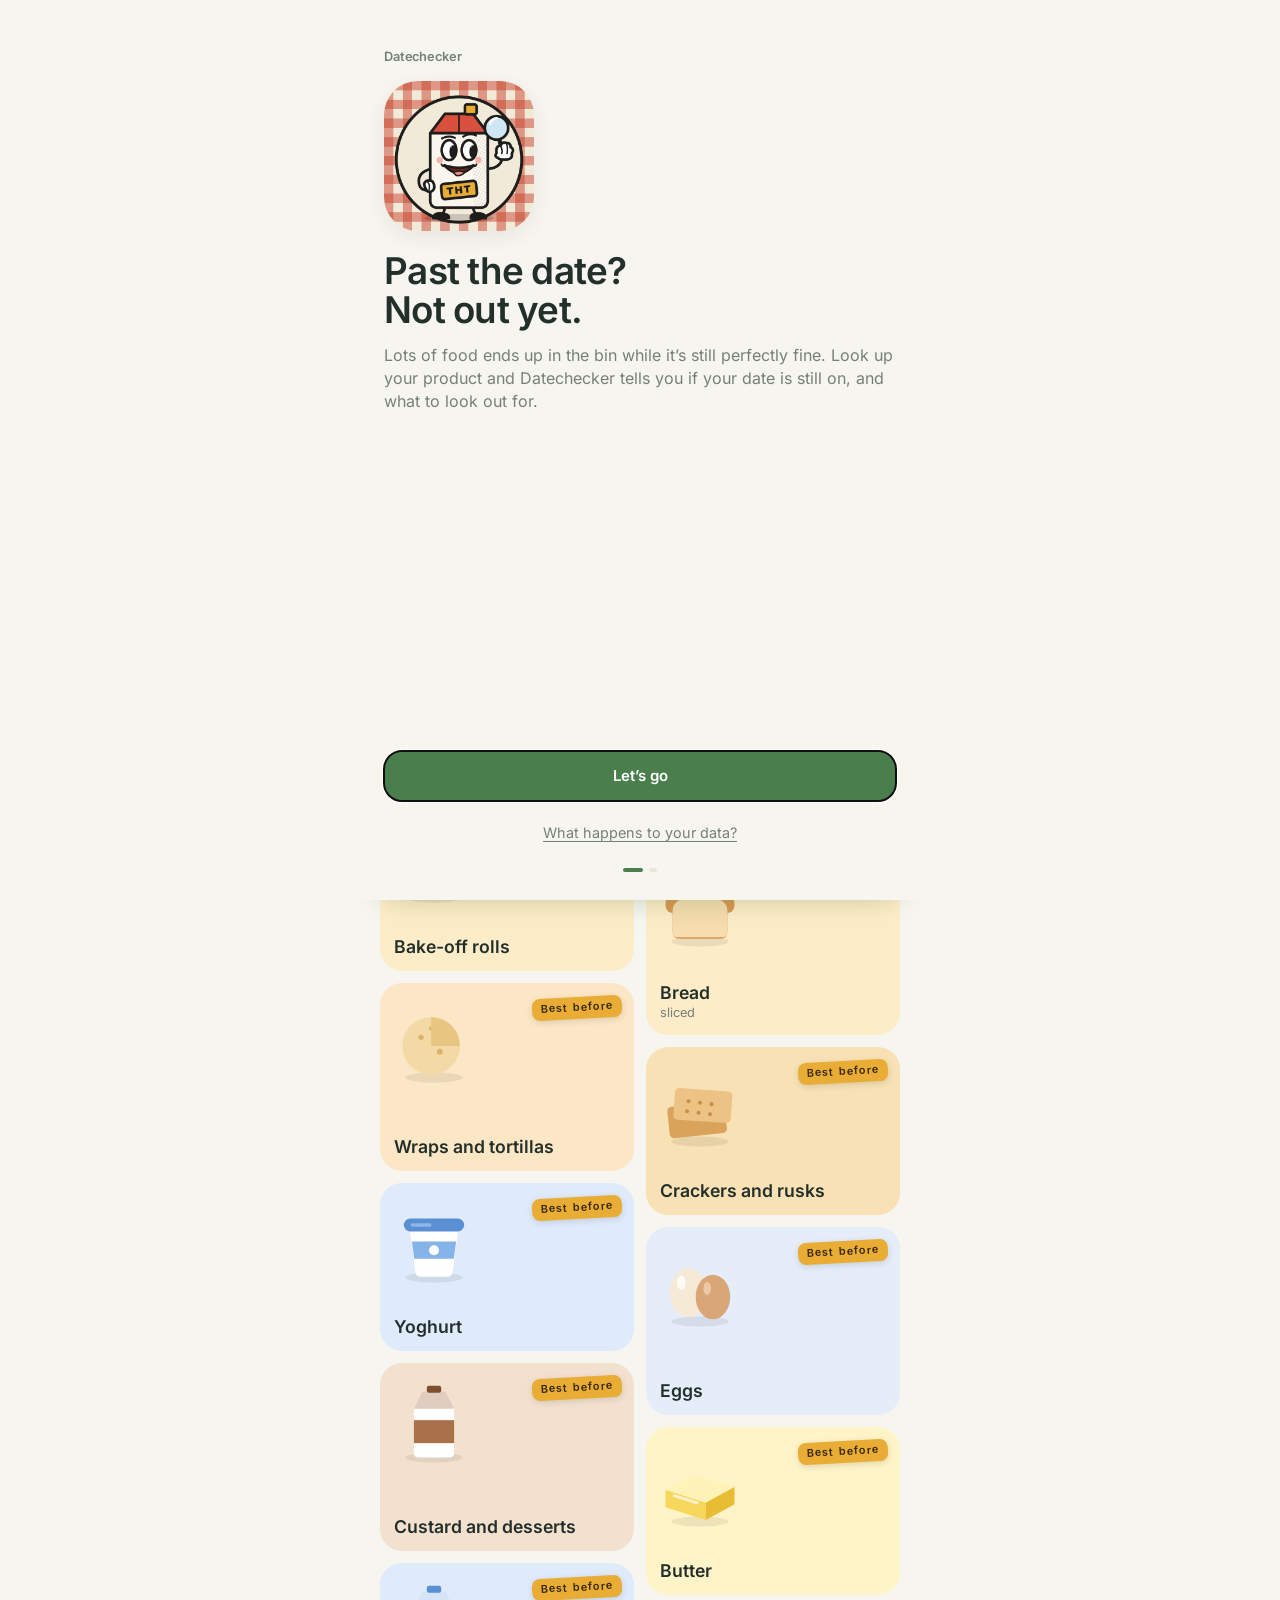
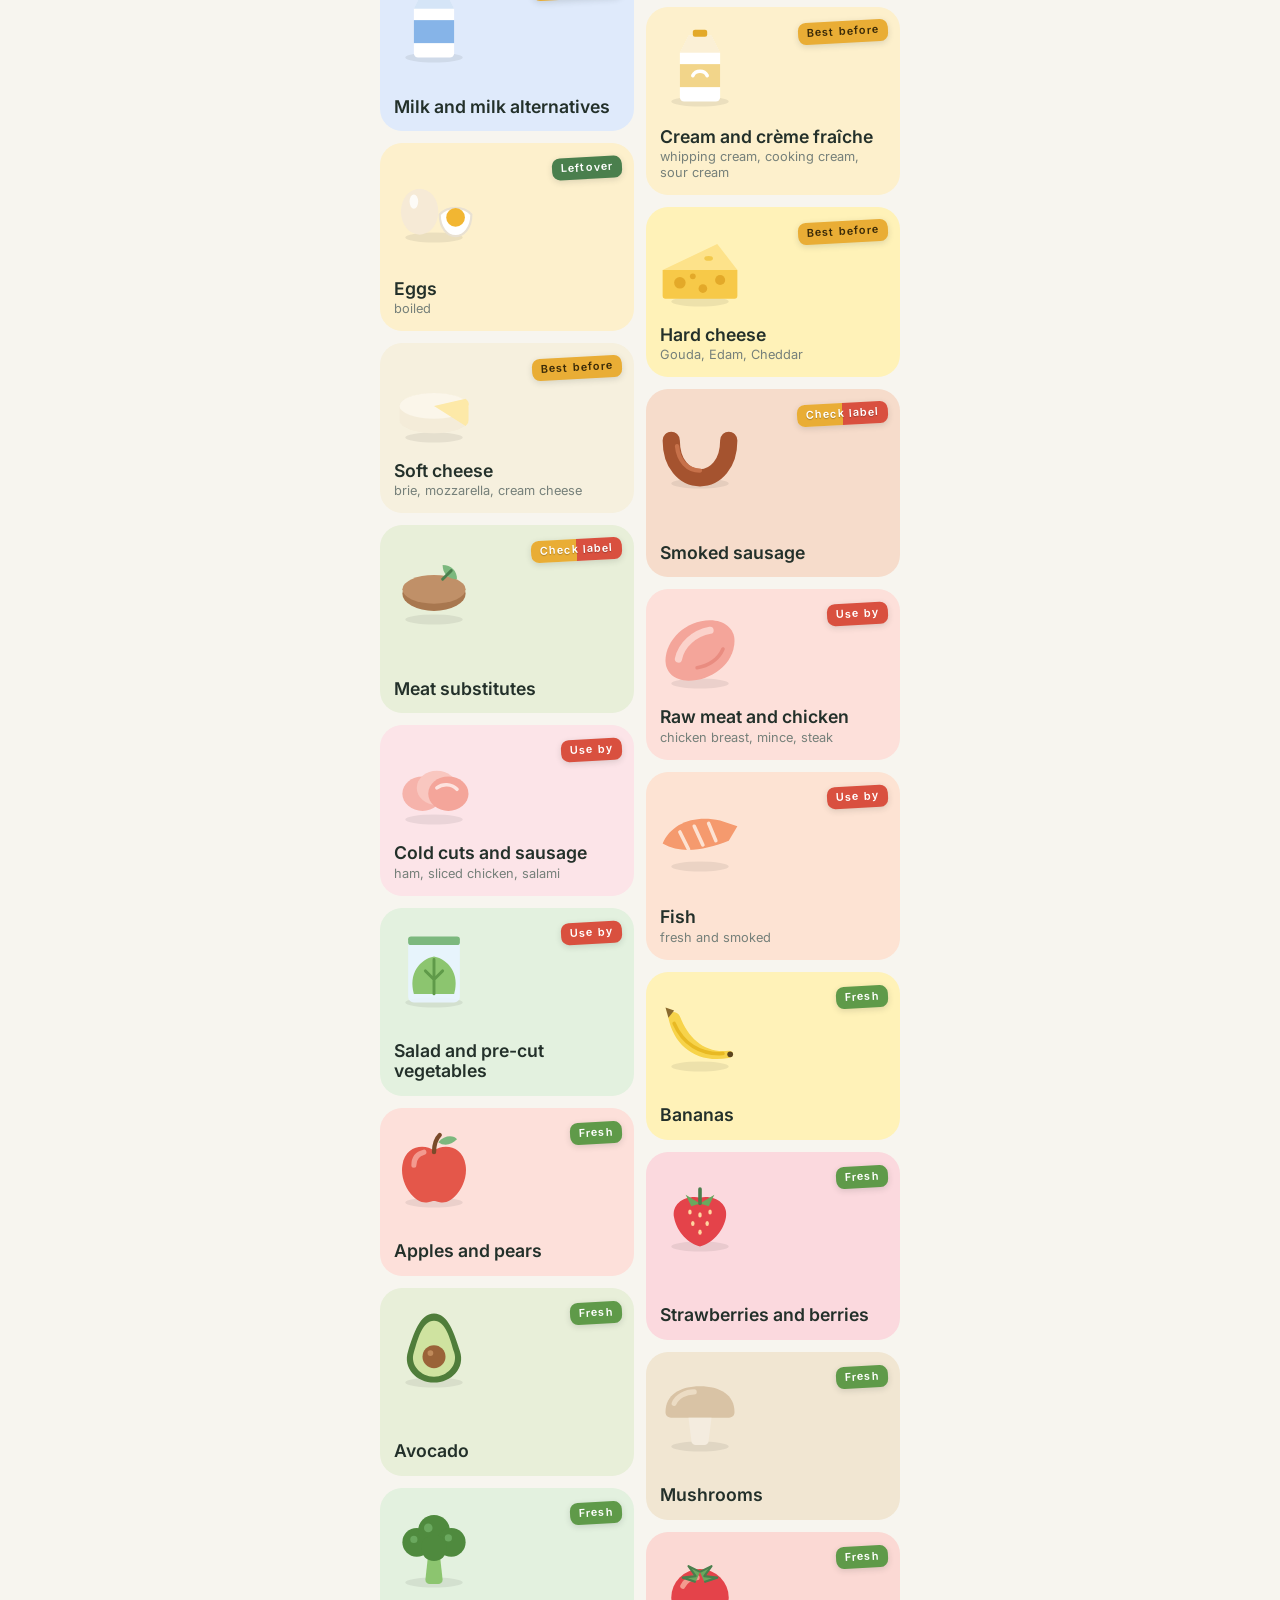
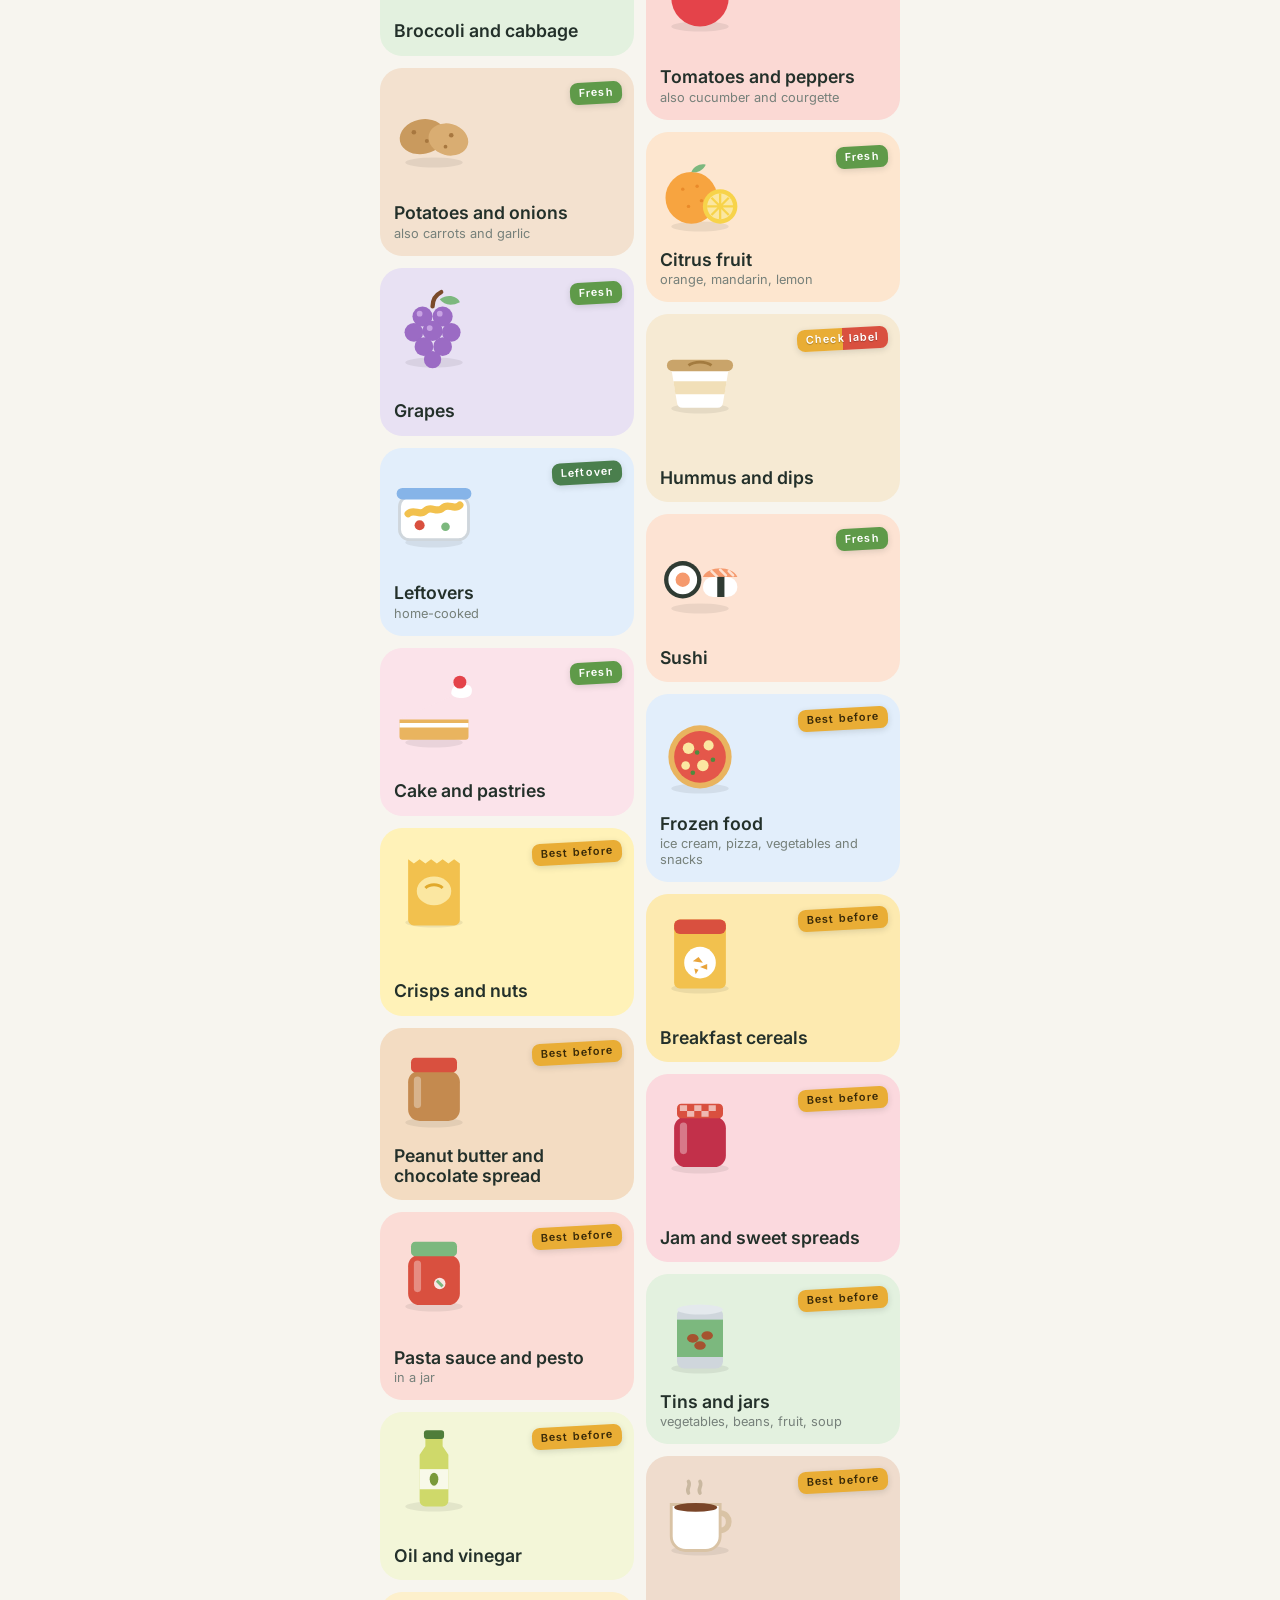
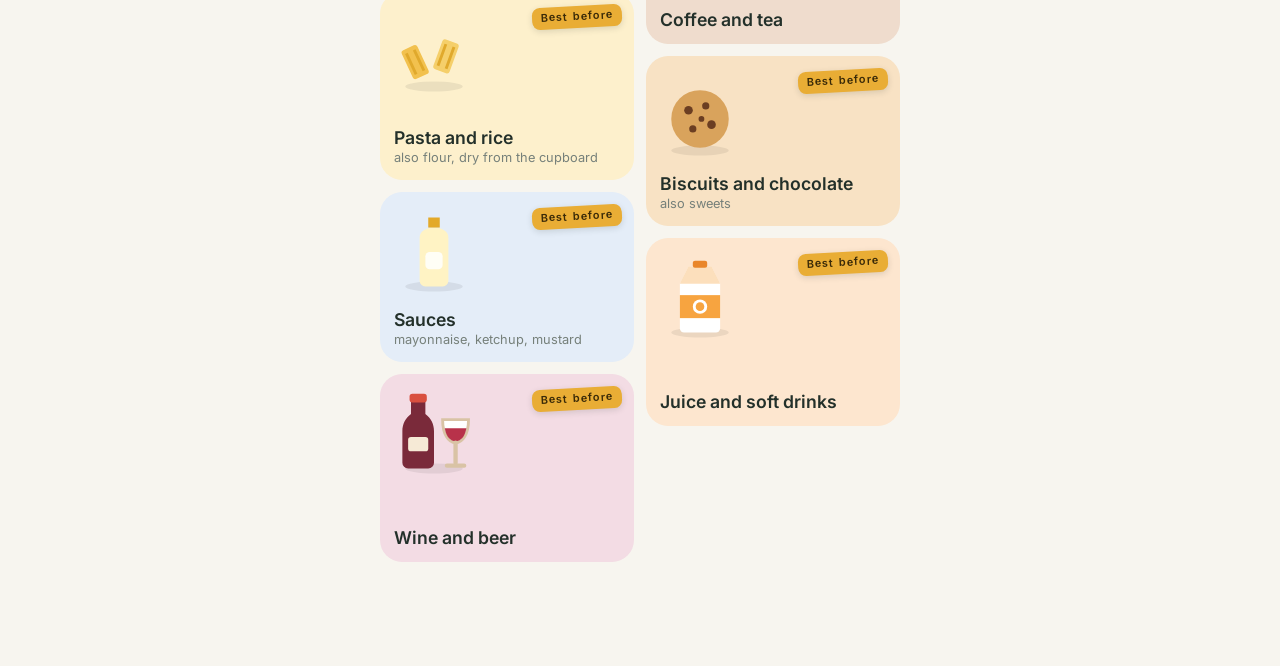
==== commit f3157faf: "App volledig in het Engels: alle teksten, producten, tips, recepten, privacy en voorwaarden (Nederla" ====
--- a/index.html
+++ b/index.html
@@ -1,5 +1,5 @@
 <!doctype html>
-<html lang="nl">
+<html lang="en">
 <head>
 <meta charset="utf-8">
 <meta name="viewport" content="width=device-width, initial-scale=1, viewport-fit=cover">
@@ -23,15 +23,15 @@
   <div class="brand-row">
     <img class="brand-icon" src="icons/icon-192.png" alt="">
     <span class="brand">Datechecker</span>
-    <span class="zonde">een app van Zonde.</span>
+    <span class="zonde">an app by Zonde.</span>
   </div>
   <h1 id="page-title"></h1>
 </header>
 
-<button id="update-banner" class="update-banner hidden">Er is een nieuwe versie van de app. <b>Tik om te verversen</b></button>
+<button id="update-banner" class="update-banner hidden">There’s a new version of the app. <b>Tap to refresh</b></button>
 
 <div id="storage-warning" class="warning hidden">
-  Deze browser bewaart je gegevens niet. Wat je toevoegt is weg na het sluiten.
+  This browser doesn’t save your data. Anything you add is gone when you close it.
 </div>
 
 <main>
@@ -39,62 +39,62 @@
   <section id="tab-zoeken">
     <label class="search-wrap">
       <svg viewBox="0 0 24 24" aria-hidden="true"><circle cx="11" cy="11" r="6.5" fill="none" stroke="currentColor" stroke-width="2"/><path d="M16 16l4.5 4.5" stroke="currentColor" stroke-width="2" stroke-linecap="round"/></svg>
-      <input type="search" id="search" class="search" placeholder="Zoek een product, bv. yoghurt" autocomplete="off" enterkeyhint="search" aria-label="Zoek een product">
+      <input type="search" id="search" class="search" placeholder="Search a product, e.g. yoghurt" autocomplete="off" enterkeyhint="search" aria-label="Search a product">
     </label>
     <div id="search-results"></div>
   </section>
 
   <!-- DATING TIPS -->
   <section id="tab-tips" class="hidden">
-    <p class="tab-intro">Zo blijft je eten langer goed, en hoef je minder vaak te ghosten.</p>
+    <p class="tab-intro">Keep your food good for longer, so you have to ghost less often.</p>
     <div id="tips-body"></div>
   </section>
 
   <!-- TWEEDE LEVEN (fase 4) -->
   <section id="tab-tweede-leven" class="hidden">
-    <p class="tab-intro">Niet meer lekker, wel nog goed? Geef het een tweede kans.</p>
+    <p class="tab-intro">Past its best, but still good? Give it a second chance.</p>
     <div id="tl-body"></div>
   </section>
 
   <!-- INSTELLINGEN -->
   <section id="tab-instellingen" class="hidden">
     <h2>Datechecker Plus</h2>
-    <p class="muted small">Eigen producten en eigen recepten toevoegen. Eenmalig, geen abonnement. Opzoeken blijft altijd gratis.</p>
+    <p class="muted small">Add your own products and recipes. One-time, no subscription. Checking food always stays free.</p>
     <div id="set-plus"></div>
 
-    <h2>Steun Datechecker</h2>
-    <p class="muted small">Datechecker is gratis en zonder reclame. Wil je de maker bedanken? Dat kan met een klein bedrag naar keuze.</p>
+    <h2>Support Datechecker</h2>
+    <p class="muted small">Datechecker is free and ad-free. Want to thank the maker? You can, with a small amount of your choice.</p>
     <div id="set-steun"></div>
 
-    <h2>Back-up</h2>
-    <p class="muted small">Op een iPhone wist Safari je gegevens als je de app 7 dagen niet opent, tenzij hij op je beginscherm staat. Een back-up is dus slim. <span id="backup-info"></span></p>
-    <button class="settings-row" id="backup-save"><span>Opslaan als bestand</span><span class="muted">›</span></button>
-    <button class="settings-row" id="backup-restore"><span>Back-up terugzetten</span><span class="muted">›</span></button>
+    <h2>Backup</h2>
+    <p class="muted small">On an iPhone, Safari deletes your data if you don’t open the app for 7 days, unless it’s on your home screen. So a backup is smart. <span id="backup-info"></span></p>
+    <button class="settings-row" id="backup-save"><span>Save as file</span><span class="muted">›</span></button>
+    <button class="settings-row" id="backup-restore"><span>Restore backup</span><span class="muted">›</span></button>
     <input type="file" id="backup-file" accept="application/json,.json" hidden>
 
-    <h2>Overig</h2>
-    <button class="settings-row" id="settings-welcome"><span>Welkomstscherm opnieuw</span><span class="muted">›</span></button>
-    <button class="settings-row" data-open-privacy><span>Privacy: wat gebeurt er met je gegevens?</span><span class="muted">›</span></button>
-    <a class="settings-row" href="voorwaarden.html" target="_blank" rel="noopener"><span>Voorwaarden Datechecker Plus</span><span class="muted">›</span></a>
+    <h2>Other</h2>
+    <button class="settings-row" id="settings-welcome"><span>Show welcome screen again</span><span class="muted">›</span></button>
+    <button class="settings-row" data-open-privacy><span>Privacy: what happens to your data?</span><span class="muted">›</span></button>
+    <a class="settings-row" href="voorwaarden.html" target="_blank" rel="noopener"><span>Datechecker Plus terms</span><span class="muted">›</span></a>
   </section>
 </main>
 
 <nav class="tabbar">
-  <button data-tab="zoeken" class="on" aria-label="Zoeken">
+  <button data-tab="zoeken" class="on" aria-label="Search">
     <svg viewBox="0 0 24 24" aria-hidden="true"><circle cx="11" cy="11" r="6.5" fill="none" stroke="currentColor" stroke-width="2"/><path d="M16 16l4.5 4.5" stroke="currentColor" stroke-width="2" stroke-linecap="round"/></svg>
-    <span>Zoeken</span>
+    <span>Search</span>
   </button>
   <button data-tab="tips" aria-label="Dating tips">
     <svg viewBox="0 0 24 24" aria-hidden="true"><path d="M9 18h6M10 21h4M12 3a6 6 0 0 0-3.5 10.9c.6.4 1 1.1 1 1.8V16h5v-.3c0-.7.4-1.4 1-1.8A6 6 0 0 0 12 3z" fill="none" stroke="currentColor" stroke-width="2" stroke-linecap="round" stroke-linejoin="round"/></svg>
     <span>Tips</span>
   </button>
-  <button data-tab="tweede-leven" aria-label="Tweede leven">
+  <button data-tab="tweede-leven" aria-label="Second chance">
     <svg viewBox="0 0 24 24" aria-hidden="true"><path d="M5 19c0-8 5-13 14-14-1 9-6 14-14 14zM5 19l7-7" fill="none" stroke="currentColor" stroke-width="2" stroke-linecap="round" stroke-linejoin="round"/></svg>
-    <span>Tweede leven</span>
-  </button>
-  <button data-tab="instellingen" aria-label="Instellingen">
+    <span>Second chance</span>
+  </button>
+  <button data-tab="instellingen" aria-label="Settings">
     <svg viewBox="0 0 24 24" aria-hidden="true"><path d="M4 7h10M18 7h2M4 17h4M12 17h8" stroke="currentColor" stroke-width="2" stroke-linecap="round"/><circle cx="16" cy="7" r="2" fill="none" stroke="currentColor" stroke-width="2"/><circle cx="10" cy="17" r="2" fill="none" stroke="currentColor" stroke-width="2"/></svg>
-    <span>Instellingen</span>
+    <span>Settings</span>
   </button>
 </nav>
 
@@ -102,23 +102,23 @@
   <div class="sheet-handle"></div>
   <div class="sheet-body privacy">
     <h2 class="sheet-title">Privacy</h2>
-    <p><strong>Kort gezegd: deze app verzamelt niets over jou.</strong> Er is geen account, geen reclame en geen tracking. De maker van de app kan niet zien wat jij opzoekt. Alleen als je aangeeft dat je iets hebt opgegeten, gaat er een anoniem seintje naar de gezamenlijke teller.</p>
-
-    <h3>Wat er op je telefoon blijft</h3>
-    <p>Alles wat je in de app zet, en je instellingen. Dat staat alleen in de browser van je eigen telefoon. Verwijder je de app of de websitegegevens, dan is het weg. Daarom kun je een back-up maken; dat bestand bewaar je zelf, waar jij wilt.</p>
-
-    <h3>Diensten die iets zien</h3>
-    <p>Zoals elke website zien de diensten die de app gebruikt je IP-adres:</p>
+    <p><strong>In short: this app collects nothing about you.</strong> No account, no ads and no tracking. The maker of the app can’t see what you look up. Only when you say you ate something does an anonymous signal go to the shared counter.</p>
+
+    <h3>What stays on your phone</h3>
+    <p>Everything you put in the app, and your settings. It’s only stored in the browser on your own phone. Delete the app or the website data and it’s gone. That’s why you can make a backup; you keep that file yourself, wherever you like.</p>
+
+    <h3>Services that see something</h3>
+    <p>Like any website, the services the app uses see your IP address:</p>
     <ul>
-      <li><b>GitHub Pages</b> levert de app zelf.</li>
-      <li><b>Cloudflare</b> houdt de gezamenlijke teller bij. Als je “Opgegeten” kiest, krijgt die alleen het geschatte gewicht (bijvoorbeeld 500 gram) en een willekeurig nummer dat je telefoon zelf verzint. Niet welk product, niet wanneer je het checkte, en niets over jou. Dat nummer is er alleen om te voorkomen dat iemand de teller opblaast (maximaal 20 per dag) en wordt na 2 dagen gewist.</li>
-      <li><b>Stripe</b> verwerkt de betaling als je Datechecker steunt of Plus koopt. Stripe ziet dan je betaalgegevens en e-mailadres, zoals bij elke online betaling. Datechecker zelf krijgt die niet: na het betalen controleert de teller bij Stripe alleen óf er betaald is, en bewaart een ontgrendelcode. Wie er betaald heeft, staat daar niet bij.</li>
+      <li><b>GitHub Pages</b> delivers the app itself.</li>
+      <li><b>Cloudflare</b> keeps the shared counter. When you choose “Eaten”, it only receives the estimated weight (for example 500 grams) and a random number your phone makes up itself. Not which product, not when you checked it, and nothing about you. That number only exists to stop anyone from inflating the counter (20 per day at most) and is deleted after 2 days.</li>
+      <li><b>Stripe</b> processes the payment when you support Datechecker or buy Plus. Stripe then sees your payment details and email address, like with any online payment. Datechecker itself doesn’t get them: after payment, the counter only checks with Stripe whether payment was made, and stores an unlock code. Who paid isn’t stored with it.</li>
     </ul>
-    <p>De lettertypes zitten in de app zelf; daarvoor wordt geen andere dienst gebruikt.</p>
-
-    <h3>Alles wissen</h3>
-    <p>Verwijder de app van je beginscherm, of wis de websitegegevens in de instellingen van Safari.</p>
-    <p class="muted small">Bijgewerkt op 29 oktober 2026.</p>
+    <p>The fonts are built into the app itself; no other service is used for them.</p>
+
+    <h3>Delete everything</h3>
+    <p>Remove the app from your home screen, or clear the website data in your Safari settings.</p>
+    <p class="muted small">Updated on 2 November 2026.</p>
   </div>
 </dialog>
 
@@ -127,16 +127,16 @@
   <div class="w-step">
     <span class="brand">Datechecker</span>
     <img class="w-mascot" src="icons/icon-512.png" alt="">
-    <h2 class="w-title">Over de datum?<br>Nog niet weg.</h2>
-    <p>Veel eten belandt in de prullenbak terwijl het nog prima is. Zoek je product op en Datechecker vertelt je of je date nog doorgaat, en waar je op let.</p>
+    <h2 class="w-title">Past the date?<br>Not out yet.</h2>
+    <p>Lots of food ends up in the bin while it’s still perfectly fine. Look up your product and Datechecker tells you if your date is still on, and what to look out for.</p>
     <button class="btn primary" id="w-start">Let’s go</button>
-    <button class="link w-privacy" data-open-privacy>Wat gebeurt er met je gegevens?</button>
+    <button class="link w-privacy" data-open-privacy>What happens to your data?</button>
   </div>
   <div class="w-step hidden">
-    <span class="brand">1 van 1</span>
-    <h2 class="w-title" id="w-home-title">Zet de app op je beginscherm</h2>
+    <span class="brand">1 of 1</span>
+    <h2 class="w-title" id="w-home-title">Add the app to your home screen</h2>
     <div id="w-homescreen"></div>
-    <button class="btn primary" id="w-done">Aan de slag</button>
+    <button class="btn primary" id="w-done">Get started</button>
   </div>
   <div class="w-dots"><span></span><span></span></div>
 </dialog>
@@ -144,7 +144,7 @@
 <!-- Productpagina: schermvullend, met een gekleurd vlak bovenaan -->
 <dialog id="product-sheet" class="product-view">
   <div class="hero gingham-soft" id="product-hero">
-    <button class="back" id="product-back" aria-label="Terug">
+    <button class="back" id="product-back" aria-label="Back">
       <svg viewBox="0 0 24 24" width="22" height="22" aria-hidden="true"><path d="M15 5l-7 7 7 7" fill="none" stroke="currentColor" stroke-width="2.4" stroke-linecap="round" stroke-linejoin="round"/></svg>
     </button>
     <div id="product-hero-icon"></div>
@@ -174,20 +174,20 @@
 <dialog id="info-sheet" class="sheet">
   <div class="sheet-handle"></div>
   <div class="sheet-body info">
-    <h2 class="sheet-title">Twee soorten datums</h2>
+    <h2 class="sheet-title">Two kinds of dates</h2>
     <div class="info-card tht">
-      <span class="sticker tht">THT</span>
-      <h3>Ten minste houdbaar tot</h3>
-      <p>Een kwaliteitsdatum. Tot die datum is het op z’n best. Daarna is het vaak nog prima: kijk, ruik en proef. Hier valt de meeste winst te halen.</p>
-      <p class="muted small">Bijvoorbeeld: brood, yoghurt, kaas, eieren, pasta, rijst, koekjes.</p>
+      <span class="sticker tht">Best before</span>
+      <h3>Best before</h3>
+      <p>A quality date. Until that date the food is at its best. After it, it’s often still fine: look, smell and taste. This is where you can save the most food.</p>
+      <p class="muted small">For example: bread, yoghurt, cheese, eggs, pasta, rice, biscuits.</p>
     </div>
     <div class="info-card tgt">
-      <span class="sticker tgt">TGT</span>
-      <h3>Te gebruiken tot</h3>
-      <p>Een veiligheidsdatum. Na de datum eet je het niet meer, ook als het er goed uitziet. Ziekmakende bacteriën zie of ruik je niet. Wel kun je het vóór de datum invriezen.</p>
-      <p class="muted small">Bijvoorbeeld: vers vlees, kip, vis, vleeswaren.</p>
+      <span class="sticker tgt">Use by</span>
+      <h3>Use by</h3>
+      <p>A safety date. Don’t eat it after the date, even if it looks fine. You can’t see or smell harmful bacteria. You can freeze it before the date, though.</p>
+      <p class="muted small">For example: fresh meat, chicken, fish, cold cuts.</p>
     </div>
-    <p class="source">Bron: <a href="https://www.voedingscentrum.nl/encyclopedie/houdbaarheidsdatums-tht-tgt.aspx" target="_blank" rel="noopener">Voedingscentrum</a></p>
+    <p class="source">Source: <a href="https://www.voedingscentrum.nl/encyclopedie/houdbaarheidsdatums-tht-tgt.aspx" target="_blank" rel="noopener">Voedingscentrum</a></p>
   </div>
 </dialog>
 
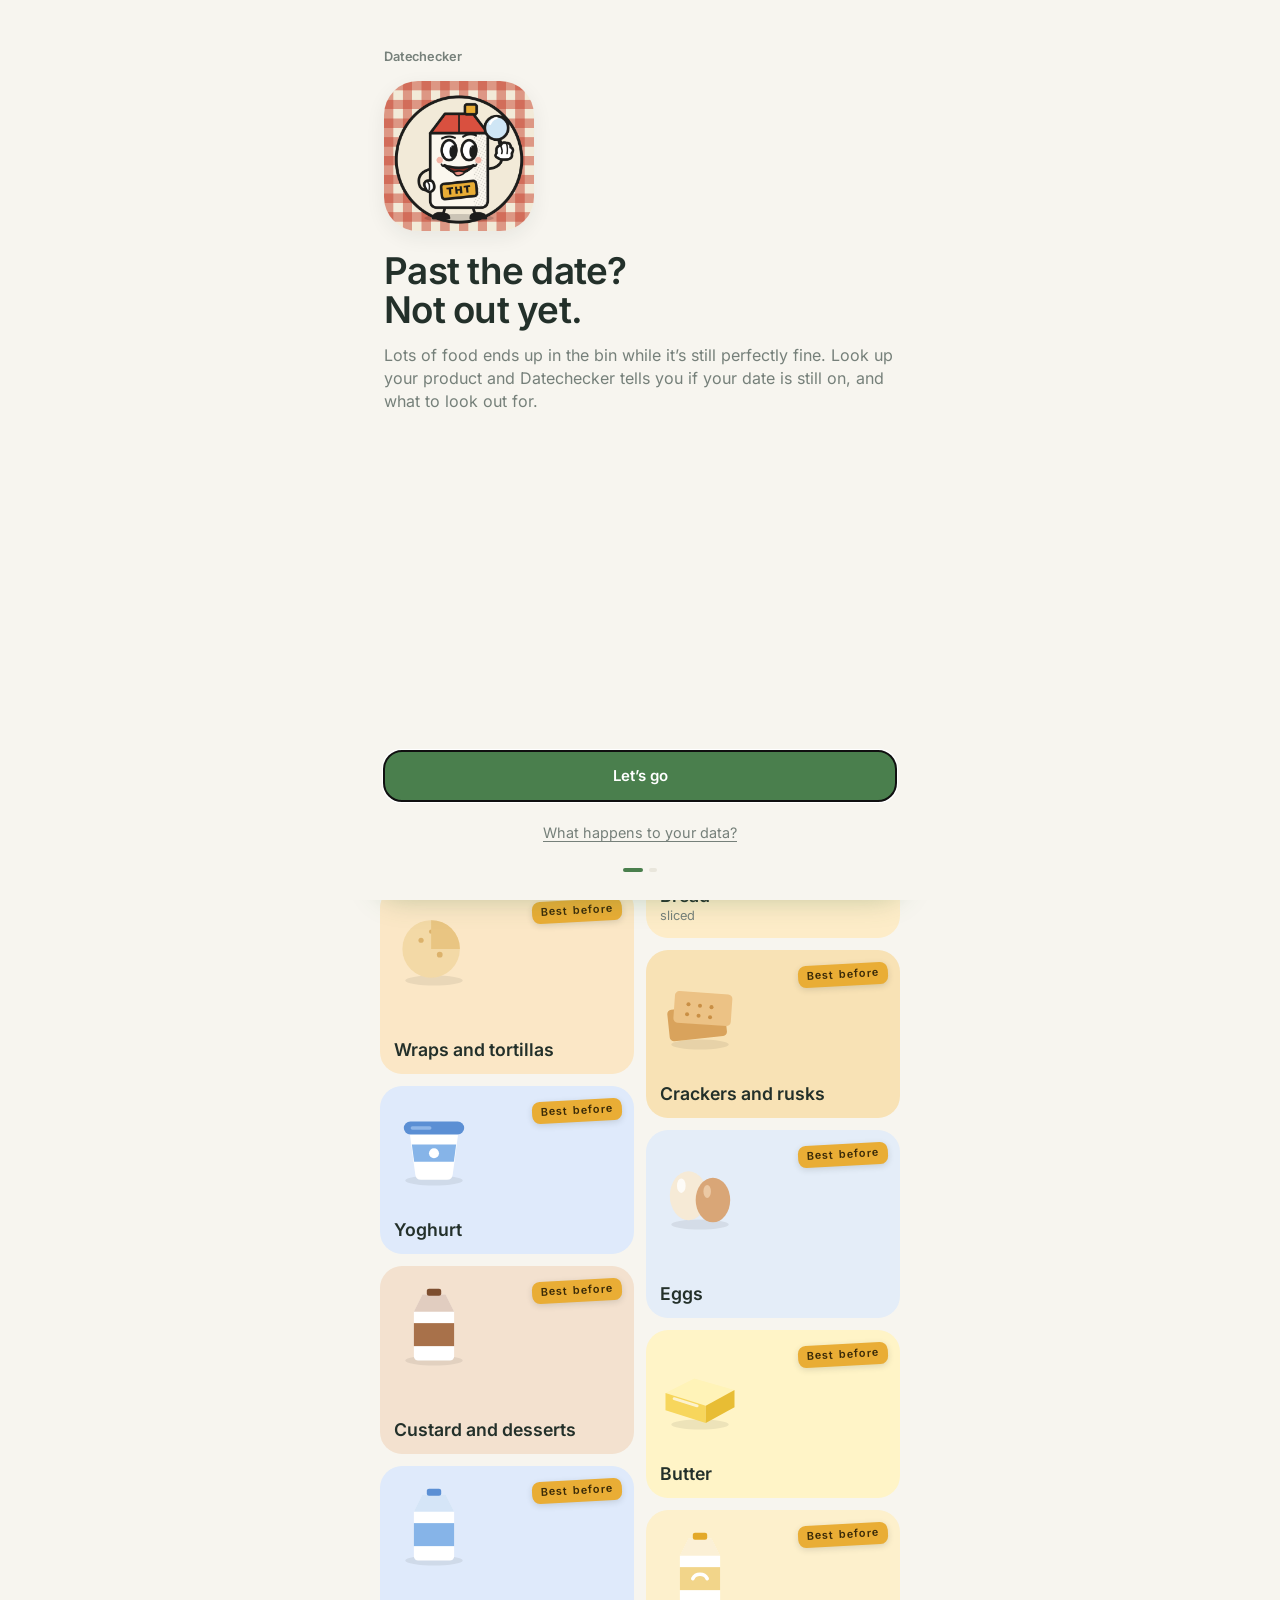
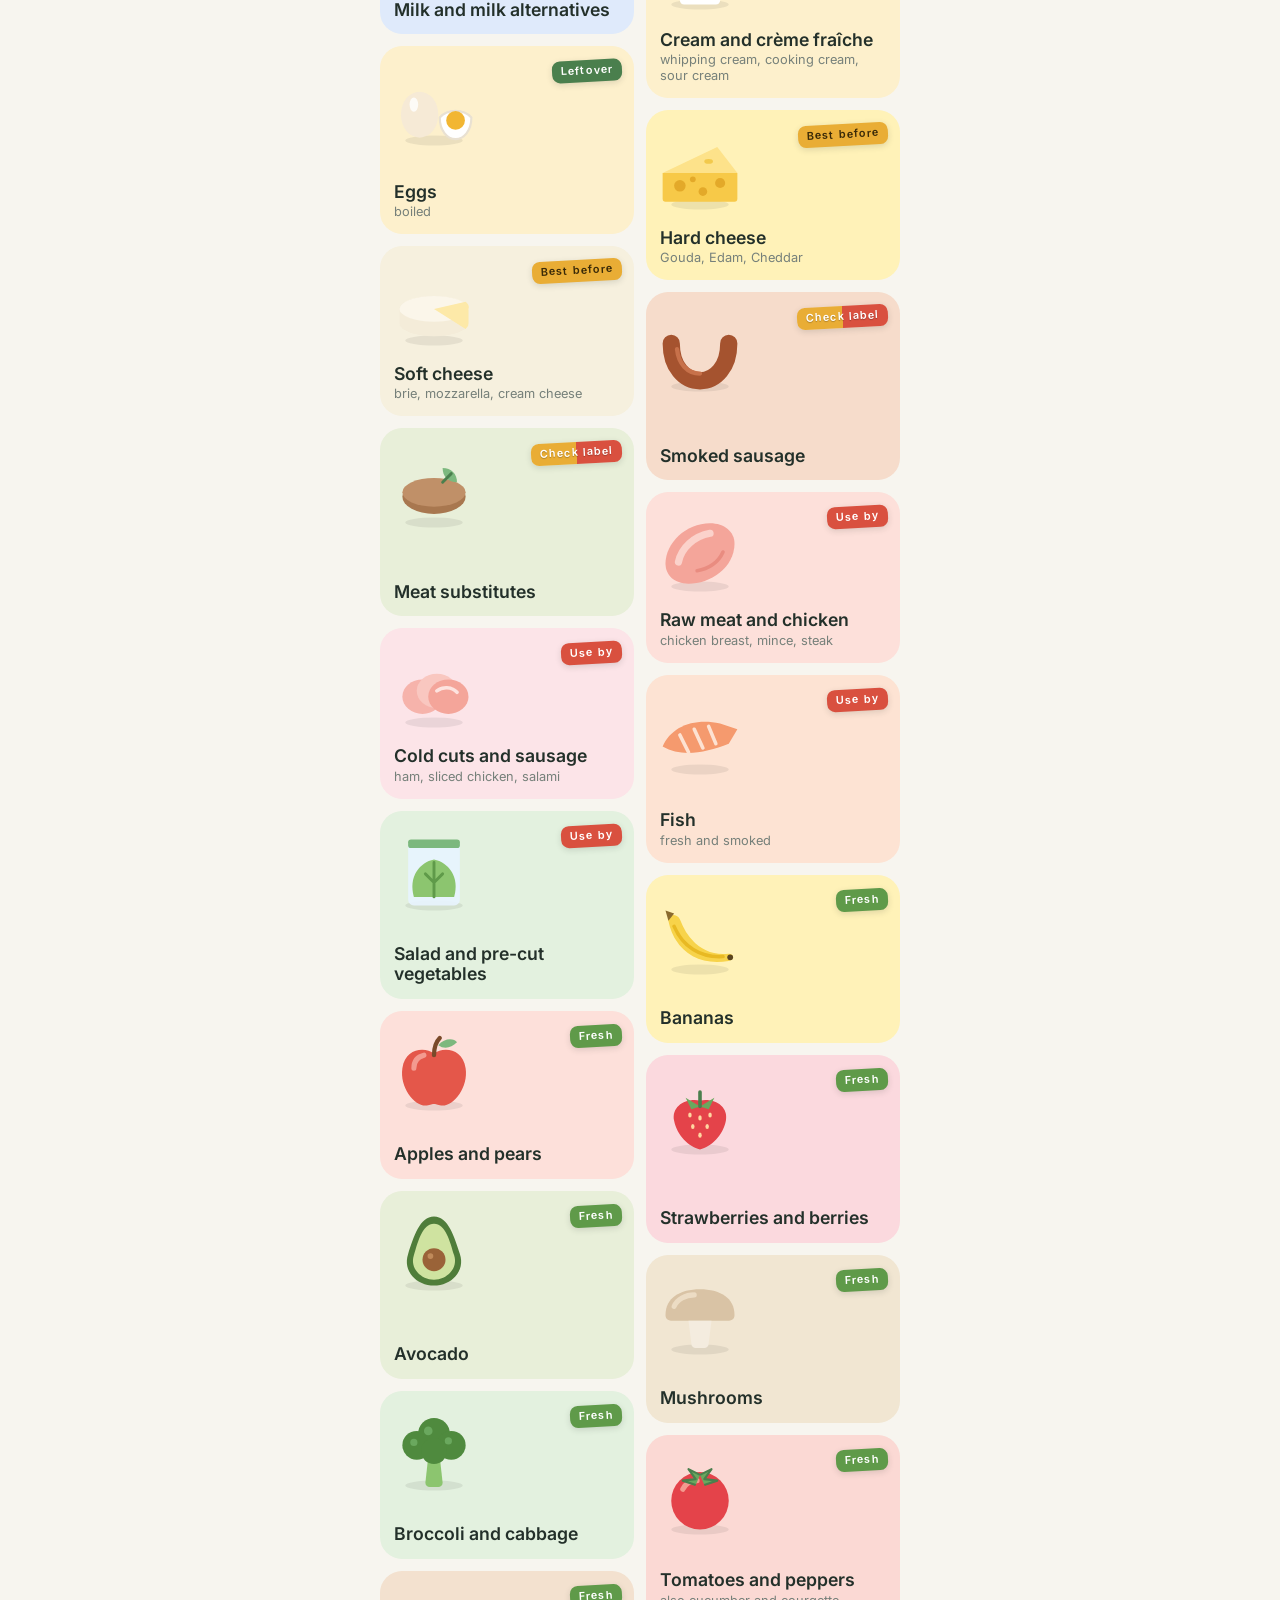
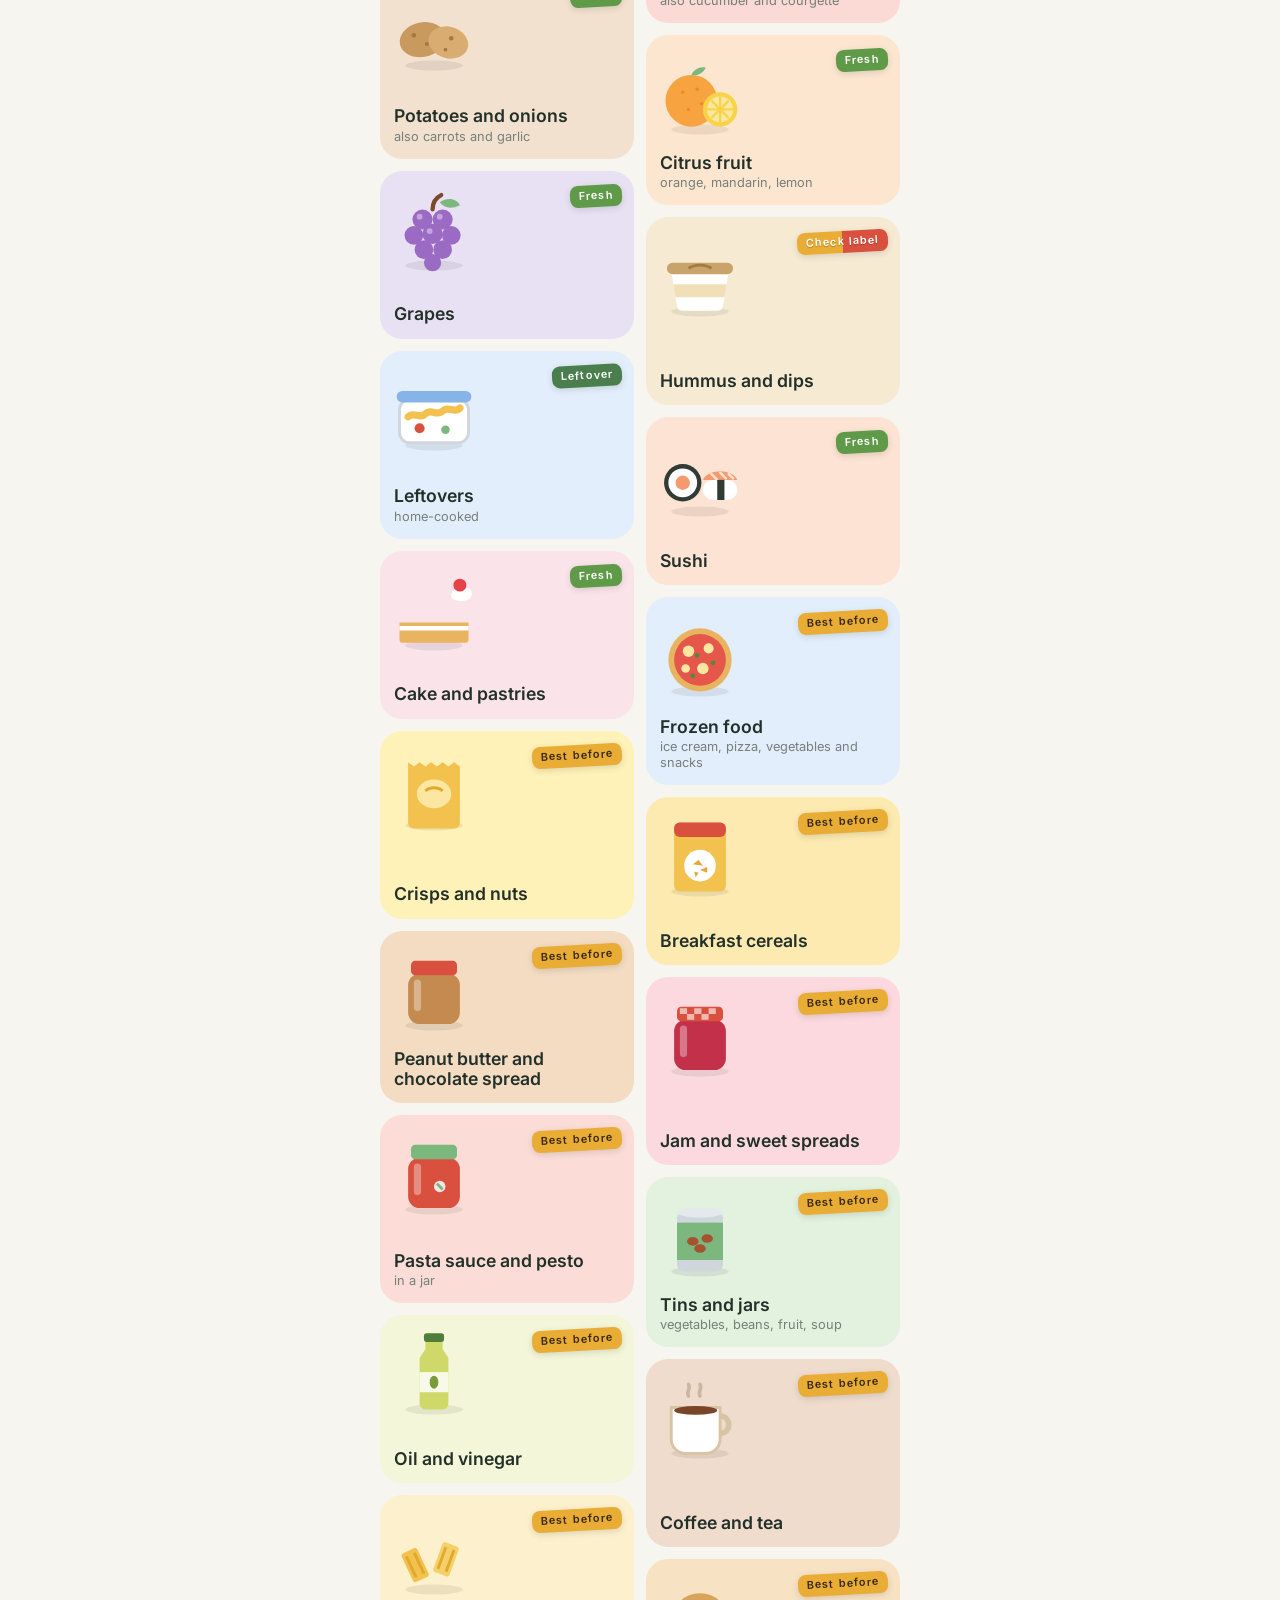
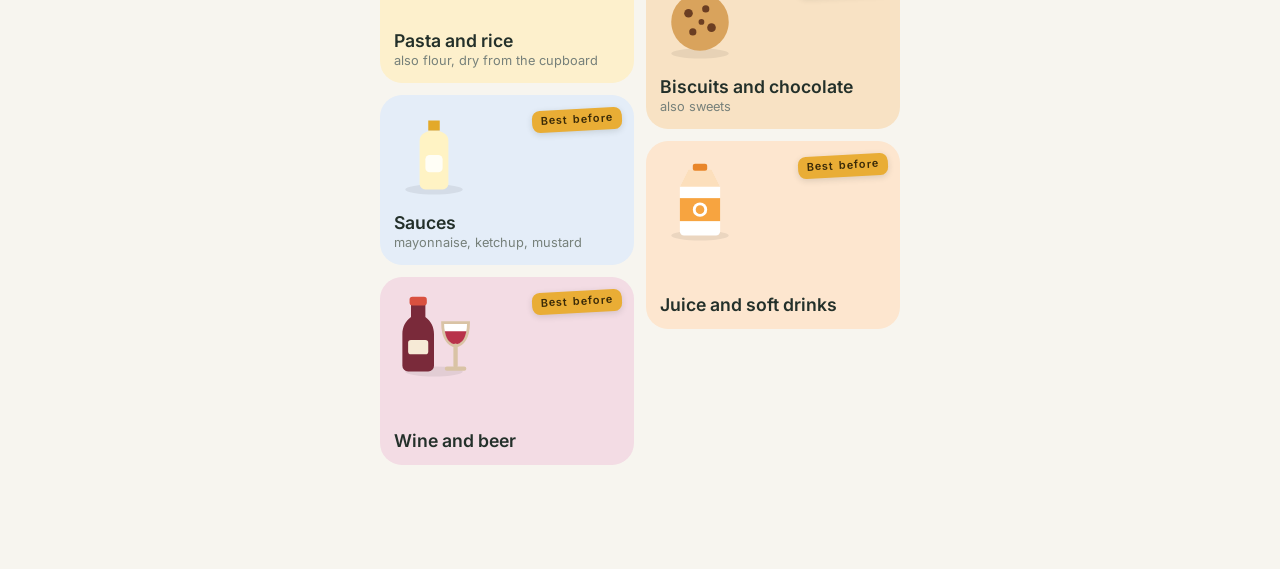
==== commit ab0e1c11: "Plus en steunknop verborgen tot de lancering (schakelaar PLUS_AAN); voorwaarden nog niet online; lok" ====
--- a/index.html
+++ b/index.html
@@ -58,6 +58,7 @@
 
   <!-- INSTELLINGEN -->
   <section id="tab-instellingen" class="hidden">
+    <div class="alleen-plus hidden">
     <h2>Datechecker Plus</h2>
     <p class="muted small">Add your own products and recipes. One-time, no subscription. Checking food always stays free.</p>
     <div id="set-plus"></div>
@@ -65,6 +66,7 @@
     <h2>Support Datechecker</h2>
     <p class="muted small">Datechecker is free and ad-free. Want to thank the maker? You can, with a small amount of your choice.</p>
     <div id="set-steun"></div>
+    </div>
 
     <h2>Backup</h2>
     <p class="muted small">On an iPhone, Safari deletes your data if you don’t open the app for 7 days, unless it’s on your home screen. So a backup is smart. <span id="backup-info"></span></p>
@@ -75,7 +77,7 @@
     <h2>Other</h2>
     <button class="settings-row" id="settings-welcome"><span>Show welcome screen again</span><span class="muted">›</span></button>
     <button class="settings-row" data-open-privacy><span>Privacy: what happens to your data?</span><span class="muted">›</span></button>
-    <a class="settings-row" href="voorwaarden.html" target="_blank" rel="noopener"><span>Datechecker Plus terms</span><span class="muted">›</span></a>
+    <a class="settings-row alleen-plus hidden" href="voorwaarden.html" target="_blank" rel="noopener"><span>Datechecker Plus terms</span><span class="muted">›</span></a>
   </section>
 </main>
 
@@ -112,7 +114,7 @@
     <ul>
       <li><b>GitHub Pages</b> delivers the app itself.</li>
       <li><b>Cloudflare</b> keeps the shared counter. When you choose “Eaten”, it only receives the estimated weight (for example 500 grams) and a random number your phone makes up itself. Not which product, not when you checked it, and nothing about you. That number only exists to stop anyone from inflating the counter (20 per day at most) and is deleted after 2 days.</li>
-      <li><b>Stripe</b> processes the payment when you support Datechecker or buy Plus. Stripe then sees your payment details and email address, like with any online payment. Datechecker itself doesn’t get them: after payment, the counter only checks with Stripe whether payment was made, and stores an unlock code. Who paid isn’t stored with it.</li>
+      <li class="alleen-plus hidden"><b>Stripe</b> processes the payment when you support Datechecker or buy Plus. Stripe then sees your payment details and email address, like with any online payment. Datechecker itself doesn’t get them: after payment, the counter only checks with Stripe whether payment was made, and stores an unlock code. Who paid isn’t stored with it.</li>
     </ul>
     <p>The fonts are built into the app itself; no other service is used for them.</p>
 
